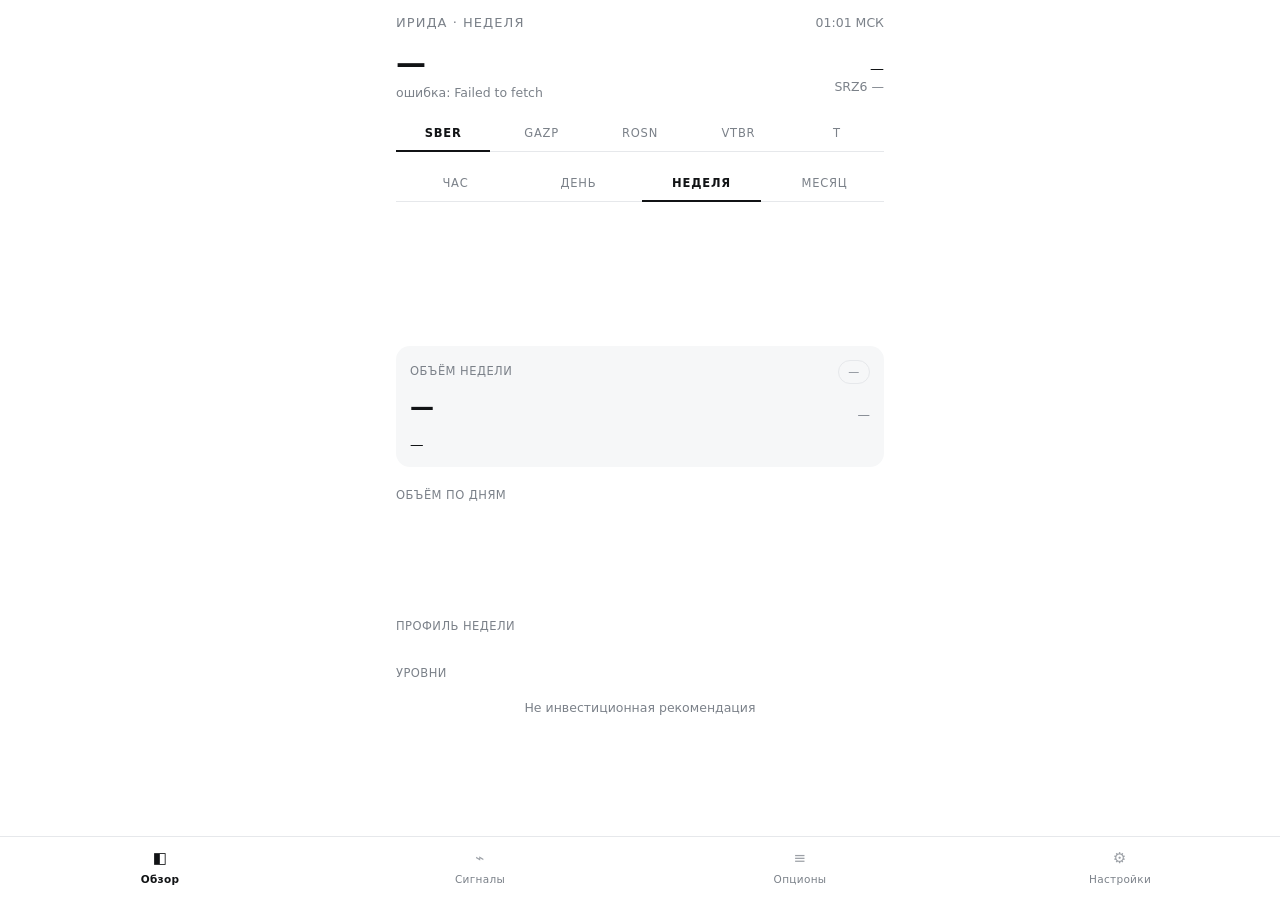
==== index.html @ e1376350 "Пересборка Pages: метка версии" ====
<!DOCTYPE html>
<!-- версия: опционы разделены по типу инструмента, 04.11 -->
<html lang="ru">
<head>
<meta charset="utf-8">
<meta name="viewport" content="width=device-width, initial-scale=1, maximum-scale=1, user-scalable=no">
<title>ИРИДА · Анализ</title>
<script src="https://telegram.org/js/telegram-web-app.js"></script>
<style>
  :root{
    --bg:#ffffff; --bg2:#f6f7f8; --fg:#111315; --hint:#7b8189;
    --line:#e6e8eb; --accent:#111315; --up:#1a7f4b; --down:#b3261e;
    --bar:#dfe3e8; --bar2:#b9c0c8;
  }
  @media (prefers-color-scheme: dark){
    html:not([data-theme="light"]){
      --bg:#111315; --bg2:#181b1e; --fg:#f2f4f6; --hint:#8b929a;
      --line:#252a2f; --accent:#f2f4f6; --up:#4ec27f; --down:#ff6b60;
      --bar:#272c31; --bar2:#3a424a;
    }
  }
  html[data-theme="dark"]{
    --bg:#111315; --bg2:#181b1e; --fg:#f2f4f6; --hint:#8b929a;
    --line:#252a2f; --accent:#f2f4f6; --up:#4ec27f; --down:#ff6b60;
    --bar:#272c31; --bar2:#3a424a;
  }
  *{box-sizing:border-box; -webkit-tap-highlight-color:transparent}
  html,body{overflow-x:hidden; max-width:100%}
  body{
    margin:0; background:var(--bg); color:var(--fg);
    font:15px/1.45 -apple-system,BlinkMacSystemFont,"SF Pro Text","Inter",system-ui,sans-serif;
    font-variant-numeric:tabular-nums; padding:0 0 74px;
  }
  .wrap{padding:14px 16px 0; width:100%; max-width:520px; margin:0 auto}
  .row{display:flex; align-items:baseline; justify-content:space-between; gap:8px;
       flex-wrap:wrap; min-width:0}
  .row > *{min-width:0}
  .h1{font-size:13px; letter-spacing:.08em; text-transform:uppercase; color:var(--hint)}
  .muted{color:var(--hint); font-size:12.5px}
  .big{font-size:30px; font-weight:600; letter-spacing:-.02em}
  .chg{font-size:14px; font-weight:500}
  .up{color:var(--up)} .down{color:var(--down)}

  .tabs{display:flex; gap:4px; margin-top:14px; border-bottom:1px solid var(--line)}
  .tabs button{
    flex:1; background:none; border:none; color:var(--hint);
    font:inherit; font-size:11.5px; letter-spacing:.07em; text-transform:uppercase;
    padding:9px 2px 8px; cursor:pointer; border-bottom:2px solid transparent; margin-bottom:-1px;
  }
  .tabs button.on{color:var(--fg); border-bottom-color:var(--fg); font-weight:600}

  .card{background:var(--bg2); border-radius:14px; padding:14px; margin-top:12px}
  .card.plain{background:transparent; padding:0; margin-top:20px}
  .k{font-size:11.5px; color:var(--hint); letter-spacing:.04em; text-transform:uppercase}
  .verdict{font-size:13.5px; line-height:1.4; margin-top:10px}
  .tag{display:inline-block; font-size:11px; letter-spacing:.06em; text-transform:uppercase;
       border:1px solid var(--line); border-radius:999px; padding:3px 9px; color:var(--hint);
       white-space:nowrap}
  svg{display:block; width:100%; height:auto}
  .bars{display:flex; align-items:flex-end; gap:5px; height:76px; margin-top:18px; min-width:0}
  .b{flex:1 1 0; min-width:0; display:flex; flex-direction:column; justify-content:flex-end;
     gap:5px; text-align:center}
  .b i{display:block; background:var(--bar); border-radius:3px 3px 0 0; min-height:3px}
  .b i.hot{background:var(--bar2)}
  .b span{font-size:9.5px; color:var(--hint); overflow:hidden; white-space:nowrap; line-height:1.2}
  table{width:100%; border-collapse:collapse; font-size:13.5px}
  td{padding:7px 0; border-bottom:1px solid var(--line)}
  td:last-child{text-align:right}
  tr:last-child td{border-bottom:none}
  .prof{overflow:hidden; margin-top:10px}
  .pline{display:flex; align-items:center; gap:8px; height:15px; margin-bottom:2px}
  .pline .lb{width:46px; flex:0 0 46px; font-size:10.5px; color:var(--hint); text-align:right}
  .pline .tr{flex:1 1 auto; min-width:0; height:9px; overflow:hidden}
  .pline .fl{height:9px; background:var(--bar); border-radius:2px}
  .pline.poc .fl{background:var(--accent)}
  .pline.poc .lb{color:var(--fg); font-weight:600}

  /* опционная доска */
  .ostrike{display:flex; align-items:center; gap:6px; height:23px; margin-bottom:1px; font-size:11px}
  .ostrike .side{flex:1 1 0; min-width:0; display:flex; align-items:center; height:13px}
  .ostrike .side.c{justify-content:flex-start}
  .ostrike .side.p{justify-content:flex-end}
  .ostrike .side i{display:block; height:13px; border-radius:2px}
  .ostrike .side.c i{background:var(--accent); opacity:.85}
  .ostrike .side.p i{background:var(--bar2)}
  .ostrike .st{flex:0 0 44px; text-align:center; color:var(--hint); font-size:10.5px}
  .ostrike.atm .st{color:var(--fg); font-weight:700}
  .ostrike.atm{background:color-mix(in srgb,var(--fg) 7%,transparent); border-radius:4px}
  .olegend{display:flex; justify-content:space-between; margin-top:8px; font-size:10.5px; color:var(--hint)}

  /* настройки */
  .field{display:flex; align-items:center; justify-content:space-between; gap:10px;
         padding:11px 0; border-bottom:1px solid var(--line)}
  .field:last-child{border-bottom:none}
  .field label{font-size:14px}
  .field .hint{font-size:11.5px; color:var(--hint); margin-top:2px}
  .field input{
    width:82px; text-align:right; font:inherit; font-size:15px; font-variant-numeric:tabular-nums;
    background:var(--bg2); color:var(--fg); border:1px solid var(--line);
    border-radius:9px; padding:7px 10px;
  }
  .field input:focus{outline:none; border-color:var(--fg)}
  .btn{display:block; width:100%; margin-top:16px; padding:13px;
       background:var(--fg); color:var(--bg); border:none; border-radius:12px;
       font:inherit; font-size:14px; font-weight:600; letter-spacing:.02em; cursor:pointer}
  .btn:active{opacity:.8}
  .note{font-size:12px; color:var(--hint); margin-top:10px; line-height:1.45}

  .nav{position:fixed; bottom:0; left:0; right:0; z-index:5;
       background:color-mix(in srgb,var(--bg) 94%,transparent);
       backdrop-filter:blur(14px); border-top:1px solid var(--line);
       display:flex; padding:7px 0 9px}
  .nav button{flex:1; background:none; border:none; color:var(--hint); font:inherit;
              font-size:10.5px; letter-spacing:.03em; padding:4px 0; cursor:pointer}
  .nav button.on{color:var(--fg); font-weight:600}
  .nav b{display:block; font-size:15px; font-weight:400; margin-bottom:2px; opacity:.75}
  .nav button.on b{opacity:1}
  .err{color:var(--down); font-size:13px; margin-top:10px}
</style>
</head>
<body>

<!-- ============================ ОБЗОР ============================ -->
<div class="wrap" id="scr-overview">
  <div class="row">
    <span class="h1" id="title">ИРИДА · НЕДЕЛЯ</span>
    <span class="muted" id="stamp">—</span>
  </div>

  <div class="row" style="margin-top:8px">
    <div>
      <div class="big" id="px">—</div>
      <div class="muted" id="sub">загрузка…</div>
    </div>
    <div style="text-align:right">
      <div class="chg" id="chg">—</div>
      <div class="muted" id="fut">—</div>
    </div>
  </div>

  <div class="tabs" id="ttabs">
    <button data-t="SBER" class="on">SBER</button>
    <button data-t="GAZP">GAZP</button>
    <button data-t="ROSN">ROSN</button>
    <button data-t="VTBR">VTBR</button>
    <button data-t="T">T</button>
  </div>

  <div class="tabs" id="tabs">
    <button data-tf="hour">Час</button>
    <button data-tf="day">День</button>
    <button data-tf="week" class="on">Неделя</button>
    <button data-tf="month">Месяц</button>
  </div>

  <svg id="spark" viewBox="0 0 480 118" preserveAspectRatio="none" style="margin-top:12px"></svg>

  <div class="card">
    <div class="row"><span class="k" id="volLabel">Объём недели</span>
      <span class="tag" id="volTag">—</span></div>
    <div class="row" style="margin-top:6px; align-items:flex-end">
      <span class="big" style="font-size:24px" id="volNow">—</span>
      <span class="muted" id="volPrev">—</span>
    </div>
    <div class="verdict" id="verdict">—</div>
  </div>

  <div class="card plain">
    <div class="k" id="barsLabel">Объём по дням</div>
    <div class="bars" id="dayBars"></div>
    <div class="muted" style="margin-top:6px" id="dayNote"></div>
  </div>

  <div class="card plain">
    <div class="k" id="profLabel">Профиль недели</div>
    <div class="prof" id="prof"></div>
    <div class="muted" style="margin-top:8px" id="profNote"></div>
  </div>

  <div class="card plain">
    <div class="k">Уровни</div>
    <table id="levels"></table>
  </div>

  <div class="muted" style="margin:18px 0 6px; text-align:center">Не инвестиционная рекомендация</div>
</div>

<!-- ============================ ОПЦИОНЫ ============================ -->
<div class="wrap" id="scr-options" hidden>
  <div class="row">
    <span class="h1" id="optTitle">ОПЦИОНЫ</span>
    <span class="muted" id="optStamp">—</span>
  </div>

  <div class="tabs" id="expTabs"></div>

  <div class="card">
    <div class="row">
      <div><div class="k">PCR</div><div class="v" id="oPcr" style="font-size:20px;font-weight:600">—</div></div>
      <div style="text-align:right"><div class="k">Max Pain</div>
        <div class="v" id="oMp" style="font-size:20px;font-weight:600">—</div></div>
    </div>
    <div class="verdict" id="oVerdict">—</div>
  </div>

  <div class="card plain">
    <div class="k">Страйки · открытый интерес</div>
    <div id="oTable" style="margin-top:10px"></div>
    <div class="olegend"><span>путы ←</span><span>→ коллы</span></div>
    <div class="muted" style="margin-top:8px" id="oNote"></div>
  </div>

  <div class="card plain">
    <div class="k">Стены по открытому интересу</div>
    <table id="oWalls"></table>
  </div>

  <div class="muted" style="margin:18px 0 6px; text-align:center">Не инвестиционная рекомендация</div>
</div>

<!-- ============================ НАСТРОЙКИ ============================ -->
<div class="wrap" id="scr-settings" hidden>
  <div class="row"><span class="h1">НАСТРОЙКИ</span></div>

  <div class="card">
    <div class="k" style="margin-bottom:10px">Бумаги в обзоре</div>
    <div class="tabs" id="setTickers">
      <button data-t="SBER">SBER</button>
      <button data-t="GAZP">GAZP</button>
      <button data-t="ROSN">ROSN</button>
      <button data-t="VTBR">VTBR</button>
      <button data-t="T">T</button>
    </div>
    <div class="hint" style="margin-top:10px">
      Снимите выбор, чтобы убрать бумагу из верхнего меню.
    </div>
  </div>

  <div class="card">
    <div class="field">
      <div><label>Режим объяснения</label><div class="hint">сколько пояснений в разборе</div></div>
      <select id="setMode" style="width:120px;padding:8px;border-radius:8px;border:1px solid var(--line);background:transparent;color:inherit">
        <option value="simple">Просто</option>
        <option value="pro">Про</option>
      </select>
    </div>
    <div class="field">
      <div><label>Порог движения</label><div class="hint">% за сессию для отметки «резкое»</div></div>
      <input id="setMove" type="number" step="0.1" min="0.3" max="10" value="2">
    </div>
    <div class="field">
      <div><label>Горизонт по умолчанию</label><div class="hint">с какого периода открывать</div></div>
      <select id="setTf" style="width:120px;padding:8px;border-radius:8px;border:1px solid var(--line);background:transparent;color:inherit">
        <option value="day">День</option>
        <option value="week">Неделя</option>
        <option value="month">Месяц</option>
      </select>
    </div>
  </div>

  <button class="btn" id="saveBtn">Сохранить</button>
  <div class="note" id="setNote">
    Настройки хранятся в этом приложении. Утренняя сводка приходит
    в боте в 09:00 по будням — её расписание задаётся там же.
  </div>

  <div class="card plain">
    <div class="k">Что приходит в боте</div>
    <table>
      <tr><td>Утренняя сводка</td><td>09:00, пн–пт</td></tr>
      <tr><td>Разбор через AI</td><td>по кнопке</td></tr>
      <tr><td>Паспорт вывода</td><td>под каждым разбором</td></tr>
      <tr><td>История сценариев</td><td>по кнопке</td></tr>
    </table>
  </div>

  <div class="card plain">
    <div class="k">Данные</div>
    <table>
      <tr><td>Цены и объёмы</td><td>MOEX ISS</td></tr>
      <tr><td>Гамма и открытый интерес</td><td>option-calc, ROPD</td></tr>
      <tr><td>Задержка</td><td>15 минут, как у биржи</td></tr>
    </table>
  </div>

  <div class="muted" style="margin:18px 0 6px; text-align:center">Не инвестиционная рекомендация</div>
</div>

<!-- ============================ СИГНАЛЫ ============================ -->
<div class="wrap" id="scr-signals" hidden>
  <div class="row">
    <span class="h1" id="sigTitle">СИГНАЛЫ</span>
    <span class="muted" id="sigStamp">—</span>
  </div>

  <div class="card" id="sigHead">
    <div class="row">
      <div><div class="k">Цена</div>
        <div id="sigPrice" style="font-size:22px;font-weight:600">—</div></div>
      <div style="text-align:right"><div class="k">ATR</div>
        <div id="sigAtr" style="font-size:16px">—</div></div>
    </div>
    <div class="verdict" id="sigState">—</div>
  </div>

  <div class="card plain">
    <div class="k">Ближайшие уровни</div>
    <div id="sigList" style="margin-top:10px"></div>
    <div class="muted" id="sigNote" style="margin-top:10px"></div>
  </div>

  <div class="card plain">
    <div class="k">Все уровни</div>
    <table id="sigAll"></table>
  </div>

  <div class="note" style="margin-top:14px">
    Давление по тикам и абсорбция считаются только в терминале — там есть
    локальные данные сборщика. Здесь объём, уровни и расчёт стопа с целью.
  </div>

  <div class="muted" style="margin:18px 0 6px; text-align:center">Не инвестиционная рекомендация</div>
</div>

<nav class="nav">
  <button data-scr="overview" class="on"><b>◧</b>Обзор</button>
  <button data-scr="signals"><b>⌁</b>Сигналы</button>
  <button data-scr="options"><b>≡</b>Опционы</button>
  <button data-scr="settings"><b>⚙</b>Настройки</button>
</nav>

<script>
const tg = window.Telegram && window.Telegram.WebApp;
if (tg) {
  tg.ready(); tg.expand();
  if (tg.colorScheme === "dark") document.documentElement.dataset.theme = "dark";
  try { tg.setHeaderColor("secondary_bg_color"); tg.setBackgroundColor("bg_color"); } catch(e){}
}
const $ = id => document.getElementById(id);
const BOT = "irida_market_bot";

// ---------------------------------------------------------------- конфиг
// бумаги Ириды
const TICKERS = {
  SBER: {code:"SBER", opt:"SBRF", fut:"SRZ6", name:"Сбер"},
  GAZP: {code:"GAZP", opt:"GAZR", fut:"GZZ6", name:"Газпром"},
  ROSN: {code:"ROSN", opt:"ROSN", fut:"RNZ6", name:"Роснефть"},
  VTBR: {code:"VTBR", opt:"VTBR", fut:"VBZ6", name:"ВТБ"},
  T:    {code:"T",    opt:"T",    fut:"TBZ6", name:"Т-Техно"},
};
let cur = "SBER";

const TF = {
  hour:  { title:"ЧАС",   volLabel:"Объём часа",    barsLabel:"Объём по 5 минутам",
           profLabel:"Профиль часа",    iv:1,  days:2,  step:0.05 },
  day:   { title:"ДЕНЬ",  volLabel:"Объём дня",     barsLabel:"Объём по часам",
           profLabel:"Профиль дня",     iv:10, days:4,  step:0.25 },
  week:  { title:"НЕДЕЛЯ",volLabel:"Объём недели",  barsLabel:"Объём по дням",
           profLabel:"Профиль недели",  iv:10, days:17, step:0.25 },
  month: { title:"МЕСЯЦ", volLabel:"Объём месяца",  barsLabel:"Объём по неделям",
           profLabel:"Профиль месяца",  iv:60, days:75, step:0.5 },
};
const MONTHS = ["январь","февраль","март","апрель","май","июнь","июль","август",
                "сентябрь","октябрь","ноябрь","декабрь"];
const WD = ["Вс","Пн","Вт","Ср","Чт","Пт","Сб"];
const cache = {};

// ---------------------------------------------------------------- запросы
async function iss(path, params) {
  const u = new URL("https://iss.moex.com" + path);
  Object.entries(params).forEach(([k, v]) => u.searchParams.set(k, v));
  u.searchParams.set("iss.meta", "off");
  const r = await fetch(u.toString());
  if (!r.ok) throw new Error("биржа " + r.status);
  return r.json();
}
async function candles(secid, board, market, interval, days, engine = "stock") {
  const from = new Date(Date.now() - days * 864e5).toISOString().slice(0, 10);
  const path = `/iss/engines/${engine}/markets/${market}/boards/${board}/securities/${secid}/candles.json`;
  let out = [], start = 0;
  for (let i = 0; i < 12; i++) {
    const j = await iss(path, { interval, from, start });
    const c = j.candles || {};
    const cols = c.columns || [], data = c.data || [];
    if (!data.length) break;
    data.forEach(x => { const o = {}; cols.forEach((k, n) => o[k] = x[n]); out.push(o); });
    start += data.length;
    if (data.length < 500) break;
  }
  return out.sort((a, b) => a.begin < b.begin ? -1 : 1);
}

// ---------------------------------------------------------------- утилиты
function P(ts){
  return {y:+ts.slice(0,4), m:+ts.slice(5,7), d:+ts.slice(8,10),
          hh:+ts.slice(11,13), mm:+ts.slice(14,16), date:ts.slice(0,10)};
}
function isoWeek(ts){
  const p = P(ts);
  const t = new Date(Date.UTC(p.y, p.m-1, p.d));
  const day = t.getUTCDay() || 7;
  t.setUTCDate(t.getUTCDate() + 4 - day);
  const y0 = new Date(Date.UTC(t.getUTCFullYear(), 0, 1));
  return t.getUTCFullYear() + "-" + String(Math.ceil(((t - y0)/864e5 + 1)/7)).padStart(2,"0");
}
const MON = b => b.begin.slice(0,7);
const DAY = b => b.begin.slice(0,10);
const HOUR = b => b.begin.slice(0,13);
const FIVE = b => b.begin.slice(0,13) + ":" + String(Math.floor(+b.begin.slice(14,16)/5)*5).padStart(2,"0");

function periodKey(tf, b){
  if (tf === "hour") return HOUR(b);
  if (tf === "day") return DAY(b);
  if (tf === "week") return isoWeek(b.begin);
  return MON(b);
}
function bucketKey(tf, b){
  if (tf === "hour") return FIVE(b);
  if (tf === "day") return HOUR(b);
  if (tf === "week") return DAY(b);
  const p = P(b.begin);
  return "н" + Math.min(5, Math.ceil(p.d/7));
}
function bucketRel(tf, b){
  const p = P(b.begin);
  if (tf === "hour") return String(Math.floor(p.mm/5));
  if (tf === "day") return String(p.hh);
  if (tf === "week") return String((new Date(Date.UTC(p.y,p.m-1,p.d)).getUTCDay()+6)%7);
  return String(Math.min(5, Math.ceil(p.d/7)));
}
function bucketName(tf, key, b){
  if (tf === "hour") return key.slice(11,16);
  if (tf === "day") return key.slice(11,13) + ":00";
  if (tf === "week") { const p = P(b.begin); return WD[new Date(Date.UTC(p.y,p.m-1,p.d)).getUTCDay()]; }
  return key;
}
function periodLabel(tf, bars){
  if (!bars.length) return "—";
  const a = bars[0], z = bars[bars.length-1];
  if (tf === "hour") return "час " + a.begin.slice(11,16) + "–" + z.begin.slice(11,16) +
    " · " + P(a.begin).d + "." + String(P(a.begin).m).padStart(2,"0");
  if (tf === "day") { const p = P(a.begin);
    return WD[new Date(Date.UTC(p.y,p.m-1,p.d)).getUTCDay()] + " " +
      String(p.d).padStart(2,"0") + "." + String(p.m).padStart(2,"0"); }
  if (tf === "week") { const p1 = P(a.begin), p2 = P(z.begin);
    return p1.d + "." + p1.m + " – " + p2.d + "." + p2.m; }
  const p = P(a.begin);
  return MONTHS[p.m-1] + " " + p.y;
}
function profile(bars, step){
  const map = new Map();
  bars.forEach(b => {
    const v = +b.volume || 0; if (v <= 0) return;
    const tp = (+b.high + +b.low + +b.close) / 3;
    const k = +(Math.round(tp/step)*step).toFixed(2);
    map.set(k, (map.get(k) || 0) + v);
  });
  if (!map.size) return null;
  const keys = [...map.keys()].sort((a,b)=>a-b);
  const total = [...map.values()].reduce((a,b)=>a+b,0);
  let poc = keys[0];
  keys.forEach(k => { if (map.get(k) > map.get(poc)) poc = k; });
  let lo = keys.indexOf(poc), hi = lo, acc = map.get(poc);
  while (acc < total*0.7 && (lo > 0 || hi < keys.length-1)) {
    const l = lo > 0 ? map.get(keys[lo-1]) : -1;
    const r = hi < keys.length-1 ? map.get(keys[hi+1]) : -1;
    if (r >= l) { hi++; acc += map.get(keys[hi]); } else { lo--; acc += map.get(keys[lo]); }
  }
  return {map, keys, poc, val: keys[lo], vah: keys[hi], total};
}
const mln = x => (x/1e6).toFixed(1);
const volFmt = x => x >= 1e6 ? (x/1e6).toFixed(1) + " млн" : Math.round(x/1e3) + " тыс";
const volShort = x => x >= 1e6 ? (x/1e6).toFixed(1) : Math.round(x/1e3) + "к";
const f2 = x => x.toFixed(2);
const num = x => Math.round(x).toLocaleString("ru-RU");

// ---------------------------------------------------------------- график
function drawSpark(bars, prof){
  const svg = $("spark");
  if (!bars.length) { svg.innerHTML = ""; return; }
  const W = 480, H = 118, pad = 6;
  const ys = bars.map(b => +b.close);
  const hi = Math.max(...ys), lo = Math.min(...ys), span = (hi-lo)||1;
  const X = i => pad + i*(W-pad*2)/(bars.length-1);
  const Y = v => pad + (hi-v)/span*(H-pad*2);
  const d = ys.map((v,i)=>`${i?"L":"M"}${X(i).toFixed(1)},${Y(v).toFixed(1)}`).join(" ");
  let g = "";
  if (prof) {
    const yT = Y(prof.vah), yB = Y(prof.val);
    g += `<rect x="0" y="${Math.min(yT,yB).toFixed(1)}" width="${W}" height="${Math.abs(yB-yT).toFixed(1)}" fill="currentColor" opacity="0.06"/>`;
    const yp = Y(prof.poc).toFixed(1);
    g += `<line x1="0" x2="${W}" y1="${yp}" y2="${yp}" stroke="currentColor" stroke-opacity=".3" stroke-dasharray="3 3" stroke-width="1"/>`;
  }
  svg.innerHTML = g +
    `<path d="${d}" fill="none" stroke="currentColor" stroke-width="1.5" stroke-linejoin="round" stroke-linecap="round"/>` +
    `<circle cx="${X(ys.length-1).toFixed(1)}" cy="${Y(ys[ys.length-1]).toFixed(1)}" r="2.6" fill="currentColor"/>`;
}

// ---------------------------------------------------------------- расчёт периода
function analyze(tf, small){
  const cfg = TF[tf];
  if (!small.length) throw new Error("нет данных");

  const periods = new Map();
  small.forEach(b => {
    const k = periodKey(tf, b);
    if (!periods.has(k)) periods.set(k, []);
    periods.get(k).push(b);
  });
  const keys = [...periods.keys()].sort();
  if (keys.length < 2) throw new Error("мало истории");

  const cur = periods.get(keys[keys.length-1]);
  const prev = periods.get(keys[keys.length-2]);

  const bk = new Map();
  cur.forEach(b => {
    const k = bucketKey(tf, b);
    if (!bk.has(k)) bk.set(k, {vol:0, sample:b, rel:bucketRel(tf, b)});
    bk.get(k).vol += +b.volume || 0;
  });
  const buckets = [...bk.entries()].map(([k, v]) => ({key:k, ...v}))
    .sort((a,b)=> a.key < b.key ? -1 : 1);

  const pbk = new Map();
  prev.forEach(b => {
    const k = bucketRel(tf, b);
    pbk.set(k, (pbk.get(k)||0) + (+b.volume || 0));
  });
  const prevSame = buckets.map(x => x.rel).filter(k => pbk.has(k)).reduce((s,k)=> s+pbk.get(k), 0);

  const curVol = cur.reduce((s,b)=> s + (+b.volume||0), 0);
  const prevVol = prev.reduce((s,b)=> s + (+b.volume||0), 0);
  const complete = buckets.filter(x => pbk.has(x.rel)).length;

  const o = +cur[0].open, c = +cur[cur.length-1].close;
  const hi = Math.max(...cur.map(b=>+b.high));
  const lo = Math.min(...cur.map(b=>+b.low));
  const chg = o ? (c/o-1)*100 : 0;
  const pos = hi > lo ? (c-lo)/(hi-lo)*100 : 50;
  const prof = profile(cur, cfg.step);

  let above = 0, below = 0, pAbove = 0, pBelow = 0;
  if (hi > lo) {
    const third = (hi-lo)/3;
    cur.forEach(b => {
      const v = +b.volume||0; if (v<=0) return;
      const tp = (+b.high + +b.low + +b.close)/3;
      if (tp >= hi-third) above += v; else if (tp <= lo+third) below += v;
    });
  }
  const phi = Math.max(...prev.map(b=>+b.high)), plo = Math.min(...prev.map(b=>+b.low));
  if (phi > plo) {
    const t3 = (phi-plo)/3;
    prev.forEach(b => {
      const v = +b.volume||0; if (v<=0) return;
      const tp = (+b.high + +b.low + +b.close)/3;
      if (tp >= phi-t3) pAbove += v; else if (tp <= plo+t3) pBelow += v;
    });
  }

  const share = above+below ? above/(above+below)*100 : null;
  const pshare = pAbove+pBelow ? pAbove/(pAbove+pBelow)*100 : null;
  const volRatio = prevSame ? curVol/prevSame*100 : (prevVol ? curVol/prevVol*100 : 0);
  const word = volRatio >= 110 ? "растёт" : volRatio >= 90 ? "стабилен" : "падает";

  let verdict;
  if (chg > 0.3 && volRatio >= 105) verdict = "Рост подтверждён объёмом.";
  else if (chg > 0.3 && volRatio < 95) verdict = "Рост на слабом объёме — покупатели не поддерживают движение.";
  else if (chg < -0.3 && volRatio >= 105) verdict = "Падение с объёмом — продают.";
  else if (chg < -0.3) verdict = "Падение на низком объёме.";
  else verdict = "Боковик, объём " + word + ".";

  if (pshare !== null && share !== null) {
    const d = share - pshare;
    if (Math.abs(d) < 5) verdict += " Объём на хаях не меняется — подтверждения нет.";
    else if (d >= 5) verdict += " Объём смещается к верхам — покупатели держат.";
    else verdict += " Объём уходит от верхов — рост без поддержки.";
  }

  return {tf, cur, buckets, curVol, prevVol, prevSame, complete, total: buckets.length,
          chg, hi, lo, c, pos, prof, share, pshare, word, verdict,
          label: periodLabel(tf, cur)};
}

// ---------------------------------------------------------------- отрисовка периода
function render(r){
  const cfg = TF[r.tf];
  $("title").textContent = "ИРИДА · " + cur + " · " + cfg.title;
  $("volLabel").textContent = cfg.volLabel;
  $("barsLabel").textContent = cfg.barsLabel;
  $("profLabel").textContent = cfg.profLabel;

  $("px").textContent = f2(r.c);
  $("chg").textContent = (r.chg>=0?"+":"") + r.chg.toFixed(2) + "%";
  $("chg").className = "chg " + (r.chg>=0?"up":"down");
  $("sub").textContent = r.label;

  $("volNow").textContent = volFmt(r.curVol);
  $("volPrev").textContent = "прошлый " + volFmt(r.prevVol) + " · " + Math.round(r.volRatio ?? 0) + "%";
  if (r.prevSame) $("volPrev").textContent = "прошлый " + volFmt(r.prevVol) + " · " +
    Math.round(r.curVol/r.prevSame*100) + "%";
  $("volTag").textContent = r.word;
  $("verdict").textContent = r.verdict;

  const mx = Math.max(...r.buckets.map(b=>b.vol));
  const n = r.buckets.length;
  const showVal = n <= 8;
  const every = Math.ceil(n/8);
  $("dayBars").innerHTML = r.buckets.map((b,i) => {
    const h = Math.max(4, b.vol/mx*62);
    const hot = i === n-1 ? "hot" : "";
    const nm = r.tf === "month" ? b.key : bucketName(r.tf, b.key, b.sample);
    const lab = (i % every === 0) ? nm : "";
    const val = showVal ? volShort(b.vol) : "";
    return `<div class="b"><span>${val}</span><i class="${hot}" style="height:${h.toFixed(0)}px"></i><span>${lab}</span></div>`;
  }).join("");

  const lastB = r.buckets[r.buckets.length-1];
  $("dayNote").textContent = r.complete < r.total
    ? `${r.complete} из ${r.total} отрезков с базой для сравнения`
    : `последний отрезок ${volFmt(lastB.vol)} · пик ${volFmt(mx)}`;

  drawSpark(r.cur, r.prof);

  if (r.prof) {
    const shown = r.prof.keys.filter(k => k >= r.lo - cfg.step && k <= r.hi + cfg.step);
    const step = Math.max(1, Math.ceil(shown.length/16));
    const sel = shown.filter((_,i)=> i % step === 0);
    const mmx = Math.max(...sel.map(k => r.prof.map.get(k)));
    $("prof").innerHTML = sel.slice().reverse().map(k => {
      const w = r.prof.map.get(k)/mmx*100;
      const isPoc = Math.abs(k - r.prof.poc) < 1e-9;
      return `<div class="pline ${isPoc?"poc":""}"><div class="lb">${f2(k)}</div>
        <div class="tr"><div class="fl" style="width:${w.toFixed(0)}%"></div></div></div>`;
    }).join("");
    $("profNote").textContent = `POC ${f2(r.prof.poc)} · зона 70% ${f2(r.prof.val)} – ${f2(r.prof.vah)}`;
  }

  $("levels").innerHTML =
    [["Максимум", r.hi], ["Закрытие", r.c], ["POC", r.prof ? r.prof.poc : r.c], ["Минимум", r.lo]]
      .map(([k,v]) => `<tr><td>${k}</td><td>${f2(v)}</td></tr>`).join("") +
    `<tr><td>Позиция в диапазоне</td><td>${r.pos.toFixed(0)}%</td></tr>` +
    (r.share !== null ? `<tr><td>Объём в верхней трети</td><td>${r.share.toFixed(0)}%</td></tr>` : "") +
    (r.pshare !== null ? `<tr><td>Было в прошлом периоде</td><td>${r.pshare.toFixed(0)}%</td></tr>` : "");
}

// ---------------------------------------------------------------- опционы
let optData = null, optExp = null, optPrice = null;

// ---------- кэш открытого интереса (ROP D весит 22 МБ, грузим раз в час)
const IDB_NAME = "irida", IDB_STORE = "cache";

function idb(){
  return new Promise((res, rej) => {
    const r = indexedDB.open(IDB_NAME, 1);
    r.onupgradeneeded = () => r.result.createObjectStore(IDB_STORE);
    r.onsuccess = () => res(r.result);
    r.onerror = () => rej(r.error);
  });
}

async function idbGet(key){
  try {
    const db = await idb();
    return await new Promise((res, rej) => {
      const tx = db.transaction(IDB_STORE, "readonly").objectStore(IDB_STORE).get(key);
      tx.onsuccess = () => res(tx.result || null);
      tx.onerror = () => rej(tx.error);
    });
  } catch(e) { return null; }
}

async function idbSet(key, val){
  try {
    const db = await idb();
    await new Promise((res, rej) => {
      const tx = db.transaction(IDB_STORE, "readwrite");
      tx.objectStore(IDB_STORE).put(val, key);
      tx.oncomplete = res; tx.onerror = () => rej(tx.error);
    });
  } catch(e) {}
}

let oiMap = null;

// агрегация OI по страйку и типу для одной бумаги
function oiByStrike(store, optCode, since){
  const M = store.oi;
  const agg = {};
  store.rows.forEach(r => {
    if (r[1] !== optCode || r[4] < since) return;
    const k = r[2] > 1000 ? r[2] / 100 : r[2];
    const key = r[4] + "|" + k + "|" + r[3];
    if (!agg[key]) agg[key] = {date: r[4], k, t: r[3], oi: 0};
    agg[key].oi += (M[r[0]] || 0);
  });
  return Object.values(agg);
}

async function loadOI(onNote){
  if (oiMap) return oiMap;
  const TTL = 3600 * 1000;
  const cached = await idbGet("ropd_oi");
  if (cached && Date.now() - cached.ts < TTL && cached.map) {
    oiMap = cached.map;
    return oiMap;
  }
  if (onNote) onNote("загрузка опционов…");

  // только нужные колонки — 3 МБ вместо 22 МБ
  const ONLY = Object.values(TICKERS).map(t => t.opt);
  const [js, jm] = await Promise.all([
    iss("/iss/engines/futures/markets/options/boards/ROPD/securities.json",
        {"iss.only": "securities", "iss.meta": "off",
         "securities.columns": "SECID,ASSETCODE,SHORTNAME,STRIKE,OPTIONTYPE,LASTTRADEDATE"}),
    iss("/iss/engines/futures/markets/options/boards/ROPD/securities.json",
        {"iss.only": "marketdata", "iss.meta": "off",
         "marketdata.columns": "SECID,OPENPOSITION"}),
  ]);

  const ci = {};
  js.securities.columns.forEach((c, i) => ci[c] = i);
  const rows = [];
  js.securities.data.forEach(r => {
    const ac = r[ci.ASSETCODE];
    if (!ac || !ONLY.includes(ac)) return;
    const exp = r[ci.LASTTRADEDATE];
    if (!exp) return;
    // под одним кодом лежат опционы на акцию и на фьючерс:
    //   SBERP111126CE290      — на акцию
    //   SBRF-12.26M111126CA29000 — на фьючерс (в имени дефис)
    const nm = String(r[ci.SHORTNAME] || "");
    if (nm.includes("-")) return;
    rows.push([r[ci.SECID], ac, +r[ci.STRIKE] || 0, r[ci.OPTIONTYPE], exp]);
  });

  const M = {};
  const mi = {};
  jm.marketdata.columns.forEach((c, i) => mi[c] = i);
  jm.marketdata.data.forEach(r => {
    const v = r[mi.OPENPOSITION];
    if (v) M[r[mi.SECID]] = v;
  });

  oiMap = { oi: M, rows: rows };
  idbSet("ropd_oi", {ts: Date.now(), map: oiMap});
  return oiMap;
}

async function loadOptions(){
  $("optStamp").textContent = "загрузка…";
  try {
    // цена текущей бумаги — для процентов и диапазона страйков
    const bars = await candles(cur, "TQBR", "shares", 10, 2);
    optPrice = bars.length ? +bars[bars.length-1].close : null;
    if (!optPrice) throw new Error("нет цены по " + cur);
    const store = await loadOI(msg => { $("optStamp").textContent = msg; });
    const M = store.oi;
    const today = new Date().toISOString().slice(0,10);
    const OPT = (TICKERS[cur] || {}).opt || "SBRF";
    const rows = store.rows
      .filter(r => r[1] === OPT && r[4] >= today)
      .map(r => ({SECID: r[0], ASSETCODE: r[1], STRIKE: r[2], OPTIONTYPE: r[3], LASTTRADEDATE: r[4]}));
    if (!rows.length) throw new Error("по " + cur + " серий не найдено");

    // по ключу «дата|страйк|тип» может быть несколько серий — суммируем OI
    const agg = {};
    rows.forEach(s => {
      const k = +s.STRIKE > 1000 ? +s.STRIKE/100 : +s.STRIKE;
      const key = s.LASTTRADEDATE + "|" + k + "|" + s.OPTIONTYPE;
      if (!agg[key]) agg[key] = {d: s.LASTTRADEDATE, k, t: s.OPTIONTYPE, oi: 0};
      agg[key].oi += (M[s.SECID] || 0);
    });
    const byExp = {};
    Object.values(agg).forEach(x => {
      (byExp[x.d] = byExp[x.d] || []).push({k: x.k, t: x.t, oi: x.oi});
    });
    optData = byExp;
    const exps = Object.keys(byExp).sort();
    optExp = optExp && byExp[optExp] ? optExp : exps[0];
    $("expTabs").innerHTML = exps.slice(0,2).map(e =>
      `<button data-exp="${e}" class="${e===optExp?"on":""}">${e.slice(8,10)}.${e.slice(5,7)}</button>`
    ).join("");
    $("expTabs").querySelectorAll("button").forEach(b => b.addEventListener("click", () => {
      optExp = b.dataset.exp;
      $("expTabs").querySelectorAll("button").forEach(x => x.classList.toggle("on", x.dataset.exp===optExp));
      drawOptions();
    }));
    document.querySelectorAll("#scr-options .card.plain").forEach(el => el.style.display = "");
    drawOptions();
    $("optStamp").textContent = new Date().toLocaleTimeString("ru-RU",{hour:"2-digit",minute:"2-digit"}) + " МСК";
  } catch(e) {
    const msg = String(e.message || "");
    $("optStamp").textContent = msg.includes("серий не найдено")
      ? "нет опционов" : "не удалось загрузить";
    $("oVerdict").textContent = msg.includes("серий не найдено")
      ? "По этой бумаге на Мосбирже нет опционов — стены считаются только для бумаг со срочным рынком."
      : "Данные опционов сейчас недоступны. Попробуйте позже.";
    $("oPcr").textContent = "—"; $("oMp").textContent = "—";
    $("expTabs").innerHTML = "";
    document.querySelectorAll("#scr-options .card.plain").forEach(el => el.style.display = "none");
    $("oTable") && ($("oTable").innerHTML = "");
    $("oWalls") && ($("oWalls").innerHTML = "");
  }
}

function maxPain(ser){
  const ks = [...new Set(ser.map(x=>x.k))].sort((a,b)=>a-b);
  let best = null, bp = Infinity;
  ks.forEach(k => {
    let pay = 0;
    ser.forEach(x => {
      if (x.t === "C") pay += x.oi * Math.max(0, k - x.k);
      else pay += x.oi * Math.max(0, x.k - k);
    });
    if (pay < bp) { bp = pay; best = k; }
  });
  return best;
}

function drawOptions(){
  const ser = optData[optExp] || [];
  const co = ser.filter(x=>x.t==="C").reduce((a,x)=>a+x.oi,0);
  const po = ser.filter(x=>x.t==="P").reduce((a,x)=>a+x.oi,0);
  const pcr = co ? po/co : 0;
  const mp = maxPain(ser);

  $("oPcr").textContent = pcr.toFixed(2);
  $("oMp").textContent = mp != null ? mp.toFixed(0) : "—";

  const calls = ser.filter(x=>x.t==="C").sort((a,b)=>b.oi-a.oi)[0];
  const puts  = ser.filter(x=>x.t==="P").sort((a,b)=>b.oi-a.oi)[0];

  let text = "";
  if (pcr < 0.7) text = "Коллов сильно больше путов — рынок настроен на рост, но это же и риск: при падении коллы начнут закрывать.";
  else if (pcr > 1.3) text = "Путов больше коллов — участники страхуются, рынок ждёт снижения.";
  else text = "Стороны примерно уравновешены — выраженного перекоса нет.";
  if (mp != null) {
    const d = (mp - optPrice) / optPrice * 100;
    text += ` Max Pain ${mp.toFixed(0)} — на ${Math.abs(d).toFixed(1)}% ${d>0?"выше":"ниже"} цены.`;
  }
  $("oVerdict").textContent = text;

  // страйки в диапазоне ±12% от цены
  const ks = [...new Set(ser.map(x=>x.k))].filter(k => k >= optPrice*0.84 && k <= optPrice*1.16)
    .sort((a,b)=>b-a);
  const mx = Math.max(...ser.map(x=>x.oi), 1);
  const near = ks.reduce((a,k) => Math.abs(k-optPrice) < Math.abs(a-optPrice) ? k : a, ks[0]);

  $("oTable").innerHTML = ks.map(k => {
    const c = ser.find(x=>x.k===k && x.t==="C");
    const p = ser.find(x=>x.k===k && x.t==="P");
    const cw = c ? c.oi/mx*100 : 0;
    const pw = p ? p.oi/mx*100 : 0;
    return `<div class="ostrike ${k===near?"atm":""}">
      <div class="side p"><i style="width:${pw.toFixed(1)}%"></i></div>
      <div class="st">${k.toFixed(0)}</div>
      <div class="side c"><i style="width:${cw.toFixed(1)}%"></i></div>
    </div>`;
  }).join("");

  $("oNote").textContent = `call OI ${num(co)} · put OI ${num(po)} · страйков ${ks.length}`;

  $("oWalls").innerHTML =
    `<tr><td>Стена коллов</td><td>${calls ? calls.k.toFixed(0) : "—"} · ${calls ? num(calls.oi) : ""}</td></tr>` +
    `<tr><td>Стена путов</td><td>${puts ? puts.k.toFixed(0) : "—"} · ${puts ? num(puts.oi) : ""}</td></tr>` +
    `<tr><td>Max Pain</td><td>${mp != null ? mp.toFixed(0) : "—"}</td></tr>` +
    `<tr><td>PCR</td><td>${pcr.toFixed(2)}</td></tr>`;
}

// ---------------------------------------------------------------- настройки
const DEF = {tickers:["SBER","GAZP","ROSN","VTBR","T"], mode:"simple", move:2.0, tf:"week"};

function loadSettings(){
  let s = DEF;
  try {
    const raw = localStorage.getItem("irida_cfg");
    if (raw) s = Object.assign({}, DEF, JSON.parse(raw));
  } catch(e){}
  $("setMode").value = s.mode;
  $("setMove").value = s.move;
  $("setTf").value = s.tf;
  document.querySelectorAll("#setTickers button").forEach(b =>
    b.classList.toggle("on", (s.tickers || []).includes(b.dataset.t)));
}



// ---------------------------------------------------------------- сигналы
function mskNow(){
  return new Date(Date.now() + 3 * 3600e3);   // МСК от UTC
}
function marketOpen(){
  const d = mskNow();
  const wd = d.getUTCDay();                    // 0 Вс, 6 Сб
  if (wd === 0 || wd === 6) return false;
  const m = d.getUTCHours() * 60 + d.getUTCMinutes();
  return m >= 7 * 60 && m < 23 * 60 + 50;
}
function atrFrom(daily, n = 14){
  if (daily.length < n + 1) return null;
  let sum = 0;
  for (let i = daily.length - n; i < daily.length; i++) {
    const h = +daily[i].high, l = +daily[i].low, pc = +daily[i - 1].close;
    sum += Math.max(h - l, Math.abs(h - pc), Math.abs(l - pc));
  }
  return sum / n;
}

async function loadSignals(){
  $("sigStamp").textContent = "загрузка…";
  try {
    const [bars, daily, opts] = await Promise.all([
      candles(cur, "TQBR", "shares", 10, 5),
      candles(cur, "TQBR", "shares", 24, 60),
      loadOI().catch(() => null),
    ]);
    if (!bars.length) throw new Error("нет данных");
    const price = +bars[bars.length - 1].close;
    const atr = atrFrom(daily);

    // профиль за две последние сессии
    const days = [...new Set(bars.map(b => b.begin.slice(0, 10)))].slice(-2);
    const p2 = bars.filter(b => days.includes(b.begin.slice(0, 10)));
    const prof = profile(p2, 0.25);

    // уровни
    const lv = [];
    const add = (v, name, w) => {
      if (!v) return;
      lv.push({value: v, name, dist: (price - v) / price * 100, w});
    };
    if (prof) { add(prof.poc, "POC", 3); add(prof.vah, "VAH", 2); add(prof.val, "VAL", 2); }
    if (daily.length >= 200) {
      const ma = daily.slice(-200).reduce((s, b) => s + +b.close, 0) / 200;
      add(ma, "MA200", 3);
    }
    const today = bars.filter(b => b.begin.slice(0, 10) === bars[bars.length - 1].begin.slice(0, 10));
    if (today.length) {
      add(Math.max(...today.map(b => +b.high)), "макс дня", 1);
      add(Math.min(...today.map(b => +b.low)), "мин дня", 1);
    }
    // опционные стены
    try {
      const store = opts;
      if (store && store.rows) {
        const M = store.oi;
        const t = new Date().toISOString().slice(0, 10);
        const OPT = (TICKERS[cur] || {}).opt || "SBRF";
        // ближайшая серия — как в боте: стены считаются по ней, не по всем срокам
        const dates = [...new Set(store.rows.filter(r => r[1] === OPT && r[4] >= t).map(r => r[4]))].sort();
        const near = dates[0];
        const list = oiByStrike(store, OPT, t).filter(x => x.date === near);
        const by = {C: [], P: []};
        list.forEach(x => by[x.t] && by[x.t].push({k: x.k, oi: x.oi}));
        ["C", "P"].forEach(side => {
          (by[side] || [])
            .filter(w => w.oi >= 1000 && w.k >= price * 0.85 && w.k <= price * 1.15)
            .sort((a, b) => b.oi - a.oi).slice(0, 1).forEach(w => {
              add(w.k, "стена " + (side === "C" ? "call" : "put") + " (OI)", 3);
            });
        });
      }
    } catch(e){}

    // объём
    const vols = today.map(b => +b.volume);
    const avgV = vols.length ? vols.reduce((a, b) => a + b, 0) / vols.length : 0;
    const last3 = vols.slice(-3);
    const lastAvg = last3.length ? last3.reduce((a, b) => a + b, 0) / last3.length : 0;
    const vRatio = avgV ? lastAvg / avgV : 0;
    const vTrend = vRatio >= 1.3 ? "растёт" : vRatio <= 0.7 ? "падает" : "обычный";

    // близкие уровни
    const thr = Math.max(0.35, atr ? atr / price * 100 * 0.5 : 0);
    const near = lv.filter(x => Math.abs(x.dist) <= thr).sort((a, b) => Math.abs(a.dist) - Math.abs(b.dist));
    const risk = atr ? atr * 0.5 : null;

    $("sigPrice").textContent = price.toFixed(2);
    $("sigAtr").textContent = atr ? atr.toFixed(2) + " ₽" : "—";
    const open = marketOpen();
    $("sigState").textContent = open
      ? `Торги идут. Объём ${vTrend} (${vRatio.toFixed(1)}× среднего). Порог близости ${thr.toFixed(2)}%.`
      : `Биржа закрыта. Сигналы считаются только в торги: будни 07:00–23:50 МСК.`;
    $("sigState").className = "verdict" + (open ? "" : " muted");

    $("sigList").innerHTML = near.length ? near.map(x => {
      const up = x.dist < 0;
      const side = up ? "↑ сопротивление" : "↓ поддержка";
      let plan = "";
      if (risk) {
        const stop = up ? price + risk : price - risk;
        const cand = lv.filter(y => up ? y.value < price - risk * 0.8 : y.value > price + risk * 0.8);
        let target = up
          ? (cand.length ? Math.max(...cand.map(y => y.value)) : price - risk * 2)
          : (cand.length ? Math.min(...cand.map(y => y.value)) : price + risk * 2);
        let reward = Math.abs(target - price);
        if (reward < risk * 0.8 || reward > risk * 3) {
          target = up ? price - risk * 2 : price + risk * 2;
          reward = risk * 2;
        }
        plan = `<div class="muted" style="margin-top:3px">стоп ${stop.toFixed(2)} · цель ${target.toFixed(2)} · R:R ${(reward / risk).toFixed(1)}</div>`;
      }
      return `<div style="padding:9px 0;border-bottom:1px solid var(--line)">
        <div style="display:flex;justify-content:space-between;gap:8px">
          <span>${side} ${x.value.toFixed(2)}</span>
          <span class="muted">${x.dist > 0 ? "+" : ""}${x.dist.toFixed(2)}%</span>
        </div>
        <div class="muted" style="margin-top:2px">${x.name}</div>
        ${plan}
      </div>`;
    }).join("") : `<div class="muted">Цена к уровням не подходит</div>`;

    $("sigNote").textContent = `ближайшие две сессии · ${near.length} уровней в радиусе ${thr.toFixed(2)}%`;

    $("sigAll").innerHTML = lv.sort((a, b) => Math.abs(a.dist) - Math.abs(b.dist)).slice(0, 8)
      .map(x => `<tr><td>${x.value.toFixed(2)}</td><td class="muted">${x.name}</td>
        <td class="${x.dist > 0 ? "down" : "up"}">${x.dist > 0 ? "+" : ""}${x.dist.toFixed(2)}%</td></tr>`).join("");

    $("sigStamp").textContent = new Date().toLocaleTimeString("ru-RU", {hour: "2-digit", minute: "2-digit"}) + " МСК";
  } catch(e) {
    $("sigStamp").textContent = "ошибка: " + e.message;
  }
}

// ---------------------------------------------------------------- навигация
function showScreen(name){
  ["overview","signals","options","settings"].forEach(s => {
    $("scr-" + s).hidden = (s !== name);
  });
  document.querySelectorAll(".nav button").forEach(b =>
    b.classList.toggle("on", b.dataset.scr === name));
  window.scrollTo(0,0);
  if ($("optTitle")) $("optTitle").textContent = "ОПЦИОНЫ " + cur;
  if ($("sigTitle")) $("sigTitle").textContent = cur + " · СИГНАЛЫ";
  if (name === "options" && !optData) loadOptions();
  if (name === "signals") loadSignals();
}
document.querySelectorAll(".nav button").forEach(b =>
  b.addEventListener("click", () => showScreen(b.dataset.scr)));

// ---------------------------------------------------------------- запуск
let current = "week";

async function loadFut(){
  const FUT = (TICKERS[cur] || {}).fut || "SRZ6";
  try {
    const wf = await candles(FUT,"RFUD","forts",24,10,"futures");
    $("fut").textContent = wf.length
      ? FUT + " " + (+wf[wf.length-1].close).toFixed(0)
      : FUT + " —";
  } catch(e) { $("fut").textContent = FUT + " —"; }
}

async function load(tf, force){
  current = tf;
  document.querySelectorAll("#tabs button").forEach(b =>
    b.classList.toggle("on", b.dataset.tf === tf));
  $("sub").textContent = "загрузка…";
  try {
    const cfg = TF[tf];
    const key = cur + "-" + cfg.iv + "-" + cfg.days;
    if (force || !cache[key]) cache[key] = await candles(cur,"TQBR","shares",cfg.iv,cfg.days);
    render(analyze(tf, cache[key]));
  } catch (e) {
    $("sub").textContent = "ошибка: " + e.message;
  }
  $("stamp").textContent = new Date().toLocaleTimeString("ru-RU",
    {hour:"2-digit", minute:"2-digit"}) + " МСК";
  loadFut();
}

// переключение бумаги
document.querySelectorAll("#ttabs button").forEach(b =>
  b.addEventListener("click", () => {
    const t = b.dataset.t;
    if (cur === t) return;
    cur = t;
    document.querySelectorAll("#ttabs button").forEach(x =>
      x.classList.toggle("on", x.dataset.t === cur));
    Object.keys(cache).forEach(k => delete cache[k]);
    optData = null;
    $("optTitle") && ($("optTitle").textContent = "ОПЦИОНЫ " + cur);
    $("sigTitle") && ($("sigTitle").textContent = cur + " · СИГНАЛЫ");
    load(current, true);
    if (!$("scr-signals").hidden) loadSignals();
    if (!$("scr-options").hidden) loadOptions();
  }));

$("saveBtn").addEventListener("click", () => {
  const on = [...document.querySelectorAll("#setTickers button.on")].map(b => b.dataset.t);
  const cfg = {
    tickers: on.length ? on : DEF.tickers.slice(),
    mode: $("setMode").value,
    move: Math.max(0.3, Math.min(10, +$("setMove").value || DEF.move)),
    tf: $("setTf").value,
  };
  try { localStorage.setItem("irida_cfg", JSON.stringify(cfg)); } catch(e){}
  applySettings(cfg);
  $("setNote").textContent = "Сохранено. Вкладки обновлены.";
});

document.querySelectorAll("#setTickers button").forEach(b =>
  b.addEventListener("click", () => b.classList.toggle("on")));

function applySettings(cfg){
  document.querySelectorAll("#ttabs button").forEach(b => {
    b.style.display = (cfg.tickers || DEF.tickers).includes(b.dataset.t) ? "" : "none";
  });
  if (!(cfg.tickers || DEF.tickers).includes(cur)) {
    cur = (cfg.tickers || DEF.tickers)[0];
  }
}

document.querySelectorAll("#tabs button").forEach(b =>
  b.addEventListener("click", () => {
    if (current !== b.dataset.tf) {
      const u = new URL(location.href);
      u.searchParams.set("tf", b.dataset.tf);
      try { history.replaceState(null, "", u); } catch(e){}
      load(b.dataset.tf);
    }
  }));

(async () => {
  loadSettings();
  try {
    const raw = localStorage.getItem("irida_cfg");
    applySettings(raw ? Object.assign({}, DEF, JSON.parse(raw)) : DEF);
  } catch(e) { applySettings(DEF); }

  // параметры в адресе: ?t=GAZP&tf=day&scr=signals
  const P = new URLSearchParams(location.search);
  const tq = P.get("t");
  if (tq && TICKERS[tq]) {
    cur = tq;
    document.querySelectorAll("#ttabs button").forEach(x =>
      x.classList.toggle("on", x.dataset.t === cur));
  }
  const scr = P.get("scr");
  if (scr) showScreen(scr);
  const q = P.get("tf");
  load(q && TF[q] ? q : "week");
  // ?noreload=1 отключает автообновление (для проверок и скриншотов)
  if (!P.get("noreload")) {
    setInterval(() => { if (!$("scr-overview").hidden) load(current, true); }, 180000);
  }
})();
</script>
</body>
</html>
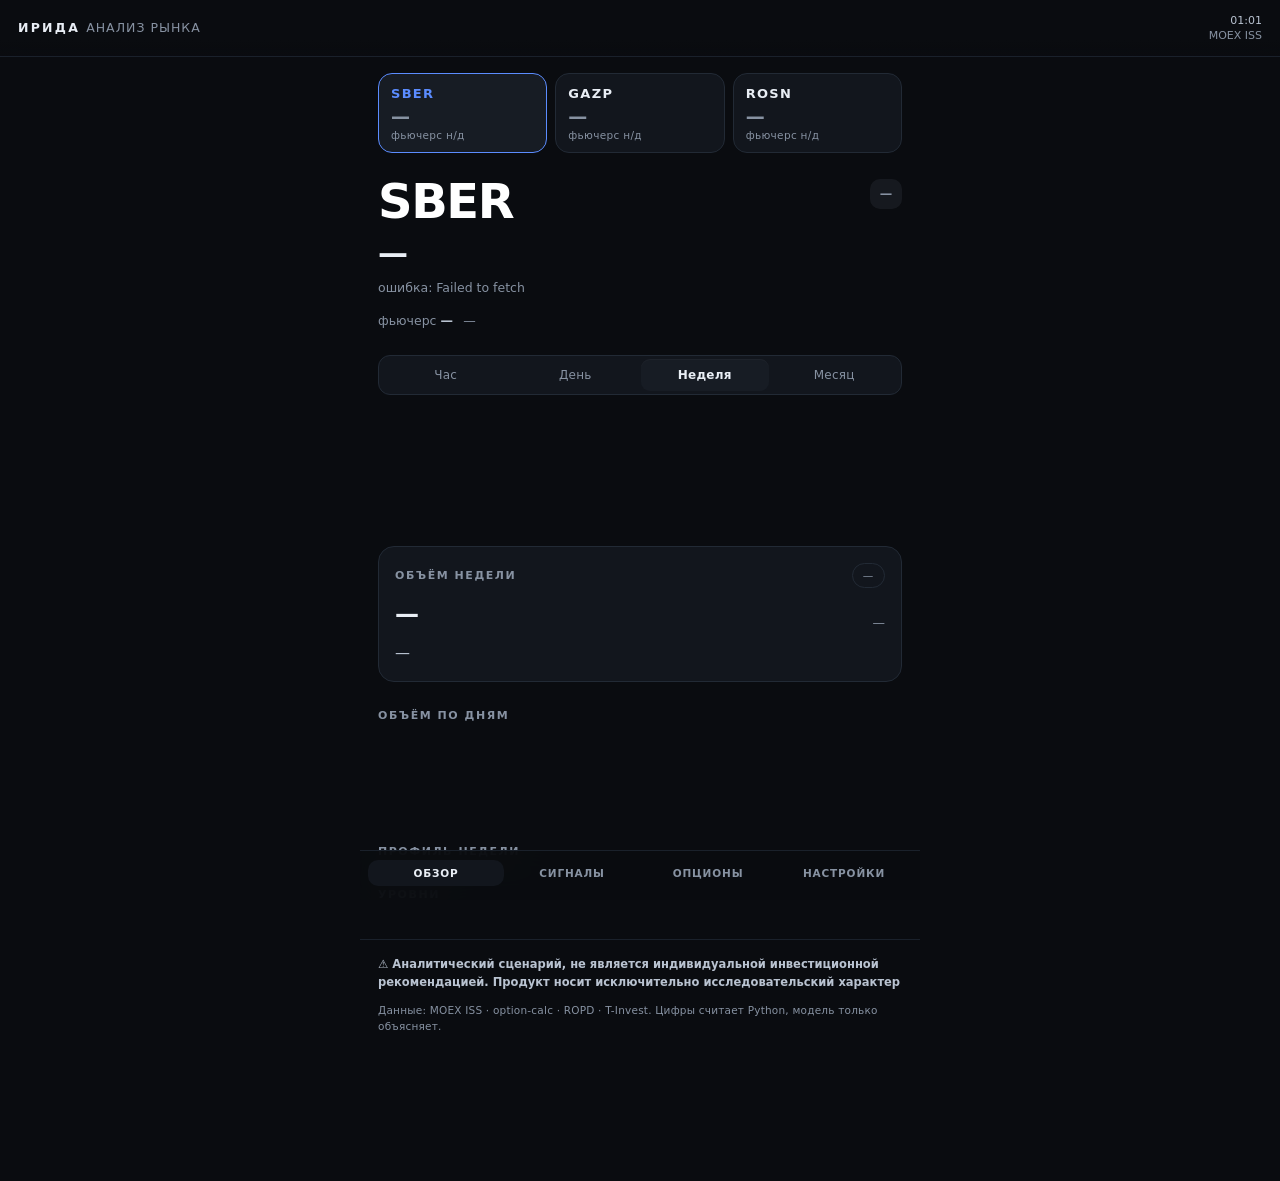
==== commit 24fedb89: "Панель: тёмная тема, Golos Text, динамические фьючерсы" ====
--- a/index.html
+++ b/index.html
@@ -1,363 +1,489 @@
 <!DOCTYPE html>
-<!-- версия: опционы разделены по типу инструмента, 04.11 -->
-<html lang="ru">
+<!-- ИРИДА · панель анализа. Тёмная тема, Golos Text. v2.0 -->
+<html lang="ru" data-theme="dark" data-mode="simple">
 <head>
 <meta charset="utf-8">
 <meta name="viewport" content="width=device-width, initial-scale=1, maximum-scale=1, user-scalable=no">
+<meta name="color-scheme" content="dark">
 <title>ИРИДА · Анализ</title>
-<script src="https://telegram.org/js/telegram-web-app.js"></script>
+<link rel="stylesheet" href="fonts/golos.css">
 <style>
   :root{
-    --bg:#ffffff; --bg2:#f6f7f8; --fg:#111315; --hint:#7b8189;
-    --line:#e6e8eb; --accent:#111315; --up:#1a7f4b; --down:#b3261e;
-    --bar:#dfe3e8; --bar2:#b9c0c8;
-  }
-  @media (prefers-color-scheme: dark){
-    html:not([data-theme="light"]){
-      --bg:#111315; --bg2:#181b1e; --fg:#f2f4f6; --hint:#8b929a;
-      --line:#252a2f; --accent:#f2f4f6; --up:#4ec27f; --down:#ff6b60;
-      --bar:#272c31; --bar2:#3a424a;
-    }
-  }
-  html[data-theme="dark"]{
-    --bg:#111315; --bg2:#181b1e; --fg:#f2f4f6; --hint:#8b929a;
-    --line:#252a2f; --accent:#f2f4f6; --up:#4ec27f; --down:#ff6b60;
-    --bar:#272c31; --bar2:#3a424a;
+    /* палитра: графит + один синий акцент, зелёный/красный только для движения */
+    --bg:#0A0C10;
+    --card:#12161D;
+    --card-2:#171C24;
+    --line:#222A35;
+    --line-soft:#1A212B;
+    --fg:#E9EEF5;
+    --fg-dim:#B9C3D1;
+    --muted:#8792A2;
+    --accent:#5B8CFF;
+    --up:#22C08A;
+    --down:#F0525B;
+    --warn:#F2B33D;
+
+    /* типографическая шкала из исследования:
+       рубрика 20 · тикер 36–48 Bold · тезис 24–32 Medium · текст 16–20 · источник 12–14 */
+    --fs-micro:11px;
+    --fs-small:12.5px;
+    --fs-body:15px;
+    --fs-lead:17px;
+    --fs-price:30px;
+    --fs-ticker:clamp(36px, 11vw, 48px);
+
+    --r:16px;
+    --pad:18px;
   }
   *{box-sizing:border-box; -webkit-tap-highlight-color:transparent}
   html,body{overflow-x:hidden; max-width:100%}
   body{
-    margin:0; background:var(--bg); color:var(--fg);
-    font:15px/1.45 -apple-system,BlinkMacSystemFont,"SF Pro Text","Inter",system-ui,sans-serif;
-    font-variant-numeric:tabular-nums; padding:0 0 74px;
-  }
-  .wrap{padding:14px 16px 0; width:100%; max-width:520px; margin:0 auto}
-  .row{display:flex; align-items:baseline; justify-content:space-between; gap:8px;
-       flex-wrap:wrap; min-width:0}
+    margin:0;
+    background:var(--bg);
+    color:var(--fg);
+    font-family:"Golos Text","Inter",-apple-system,BlinkMacSystemFont,system-ui,sans-serif;
+    font-size:var(--fs-body);
+    line-height:1.5;
+    font-variant-numeric:tabular-nums;
+    padding:0 0 126px;
+    -webkit-font-smoothing:antialiased;
+  }
+  button{font-family:inherit}
+  .wrap{width:100%; max-width:560px; margin:0 auto; padding:0 var(--pad)}
+
+  /* ---------------------------------------------------------- шапка */
+  .topbar{
+    position:sticky; top:0; z-index:6;
+    display:flex; align-items:center; justify-content:space-between; gap:10px;
+    padding:14px var(--pad) 12px;
+    background:linear-gradient(180deg, var(--bg) 72%, rgba(10,12,16,.86));
+    backdrop-filter:blur(10px);
+    border-bottom:1px solid var(--line-soft);
+  }
+  .brand{
+    font-size:var(--fs-small); font-weight:700; letter-spacing:.18em;
+    text-transform:uppercase; color:var(--fg);
+  }
+  .brand span{color:var(--muted); font-weight:500; letter-spacing:.08em; margin-left:6px}
+  .stamp{font-size:var(--fs-micro); color:var(--muted); text-align:right; line-height:1.35}
+  .stamp b{display:block; color:var(--fg-dim); font-weight:500}
+
+  /* ---------------------------------------------------------- карточки бумаг */
+  .assets{display:grid; grid-template-columns:repeat(3, 1fr); gap:8px; margin-top:16px}
+  .asset{
+    display:flex; flex-direction:column; align-items:flex-start; gap:2px;
+    background:var(--card); border:1px solid var(--line); border-radius:14px;
+    padding:12px 12px 11px; color:var(--fg); text-align:left; cursor:pointer;
+    transition:border-color .15s, background .15s;
+  }
+  .asset:active{background:var(--card-2)}
+  .asset.sel{border-color:var(--accent); background:var(--card-2)}
+  .asset.unavail .a-price{color:var(--muted)}
+  .a-code{font-size:13px; font-weight:700; letter-spacing:.1em; color:var(--fg)}
+  .asset.sel .a-code{color:var(--accent)}
+  .a-price{font-size:19px; font-weight:600; letter-spacing:-.01em; margin-top:2px}
+  .a-fut{font-size:10.5px; color:var(--muted); letter-spacing:.03em}
+  .a-fut b{color:var(--fg-dim); font-weight:500}
+
+  /* ---------------------------------------------------------- герой */
+  .hero{padding:26px 0 6px}
+  .hero-top{display:flex; align-items:flex-start; justify-content:space-between; gap:12px}
+  .ticker{
+    font-size:var(--fs-ticker); font-weight:800; line-height:.95;
+    letter-spacing:-.03em; color:#fff;
+  }
+  .chip{
+    font-size:var(--fs-small); font-weight:600; border-radius:10px;
+    padding:6px 10px; white-space:nowrap; letter-spacing:-.01em;
+  }
+  .chip.up{color:var(--up); background:rgba(34,192,138,.10)}
+  .chip.down{color:var(--down); background:rgba(240,82,91,.10)}
+  .chip.flat{color:var(--muted); background:rgba(135,146,162,.10)}
+  .chip.alert{outline:1px solid currentColor}
+  .price{
+    font-size:var(--fs-price); font-weight:700; letter-spacing:-.02em;
+    margin-top:6px; color:var(--fg);
+  }
+  .lead{font-size:var(--fs-small); color:var(--muted); margin-top:4px}
+  .futline{
+    display:flex; align-items:baseline; gap:10px; flex-wrap:wrap;
+    margin-top:14px; font-size:var(--fs-small); color:var(--muted);
+  }
+  .futline b{color:var(--fg-dim); font-weight:600; letter-spacing:.02em}
+  .futline .basis{color:var(--fg-dim)}
+
+  /* ---------------------------------------------------------- сегменты */
+  .seg{display:flex; gap:2px; margin-top:18px; background:var(--card); border:1px solid var(--line);
+       border-radius:12px; padding:3px}
+  .seg button{
+    flex:1; background:none; border:none; color:var(--muted); cursor:pointer;
+    font-size:12px; font-weight:500; letter-spacing:.02em; padding:9px 4px; border-radius:9px;
+  }
+  .seg button.on{background:var(--card-2); color:var(--fg); font-weight:600; box-shadow:0 1px 0 rgba(255,255,255,.03) inset}
+
+  /* ---------------------------------------------------------- блоки */
+  .card{
+    background:var(--card); border:1px solid var(--line); border-radius:var(--r);
+    padding:16px; margin-top:12px;
+  }
+  .block{margin-top:26px}
+  .k{
+    font-size:var(--fs-micro); font-weight:600; letter-spacing:.14em;
+    text-transform:uppercase; color:var(--muted);
+  }
+  .row{display:flex; align-items:baseline; justify-content:space-between; gap:10px; flex-wrap:wrap}
   .row > *{min-width:0}
-  .h1{font-size:13px; letter-spacing:.08em; text-transform:uppercase; color:var(--hint)}
-  .muted{color:var(--hint); font-size:12.5px}
-  .big{font-size:30px; font-weight:600; letter-spacing:-.02em}
-  .chg{font-size:14px; font-weight:500}
-  .up{color:var(--up)} .down{color:var(--down)}
-
-  .tabs{display:flex; gap:4px; margin-top:14px; border-bottom:1px solid var(--line)}
-  .tabs button{
-    flex:1; background:none; border:none; color:var(--hint);
-    font:inherit; font-size:11.5px; letter-spacing:.07em; text-transform:uppercase;
-    padding:9px 2px 8px; cursor:pointer; border-bottom:2px solid transparent; margin-bottom:-1px;
-  }
-  .tabs button.on{color:var(--fg); border-bottom-color:var(--fg); font-weight:600}
-
-  .card{background:var(--bg2); border-radius:14px; padding:14px; margin-top:12px}
-  .card.plain{background:transparent; padding:0; margin-top:20px}
-  .k{font-size:11.5px; color:var(--hint); letter-spacing:.04em; text-transform:uppercase}
-  .verdict{font-size:13.5px; line-height:1.4; margin-top:10px}
-  .tag{display:inline-block; font-size:11px; letter-spacing:.06em; text-transform:uppercase;
-       border:1px solid var(--line); border-radius:999px; padding:3px 9px; color:var(--hint);
-       white-space:nowrap}
-  svg{display:block; width:100%; height:auto}
-  .bars{display:flex; align-items:flex-end; gap:5px; height:76px; margin-top:18px; min-width:0}
+  .value{font-size:24px; font-weight:600; letter-spacing:-.01em}
+  .verdict{font-size:var(--fs-body); line-height:1.5; color:var(--fg-dim); margin-top:10px}
+  .muted{color:var(--muted); font-size:var(--fs-small)}
+  .explain{display:none}
+  html[data-mode="pro"] .explain{display:block}
+  .tag{
+    display:inline-block; font-size:10.5px; letter-spacing:.08em; text-transform:uppercase;
+    border:1px solid var(--line); border-radius:999px; padding:4px 10px; color:var(--muted);
+    white-space:nowrap;
+  }
+  .tag.hot{color:var(--warn); border-color:rgba(242,179,61,.35)}
+
+  /* график */
+  svg.spark{display:block; width:100%; height:auto; margin-top:10px; color:var(--accent)}
+
+  /* бары объёма */
+  .bars{display:flex; align-items:flex-end; gap:5px; height:78px; margin-top:16px}
   .b{flex:1 1 0; min-width:0; display:flex; flex-direction:column; justify-content:flex-end;
      gap:5px; text-align:center}
-  .b i{display:block; background:var(--bar); border-radius:3px 3px 0 0; min-height:3px}
-  .b i.hot{background:var(--bar2)}
-  .b span{font-size:9.5px; color:var(--hint); overflow:hidden; white-space:nowrap; line-height:1.2}
-  table{width:100%; border-collapse:collapse; font-size:13.5px}
-  td{padding:7px 0; border-bottom:1px solid var(--line)}
-  td:last-child{text-align:right}
+  .b i{display:block; background:#2A3340; border-radius:3px 3px 0 0; min-height:3px}
+  .b i.hot{background:var(--accent)}
+  .b span{font-size:9.5px; color:var(--muted); overflow:hidden; white-space:nowrap; line-height:1.2}
+
+  /* таблицы */
+  table{width:100%; border-collapse:collapse; font-size:14px}
+  td{padding:11px 0; border-bottom:1px solid var(--line-soft)}
+  td:last-child{text-align:right; font-weight:500}
   tr:last-child td{border-bottom:none}
-  .prof{overflow:hidden; margin-top:10px}
-  .pline{display:flex; align-items:center; gap:8px; height:15px; margin-bottom:2px}
-  .pline .lb{width:46px; flex:0 0 46px; font-size:10.5px; color:var(--hint); text-align:right}
+
+  /* профиль объёма */
+  .prof{margin-top:12px}
+  .pline{display:flex; align-items:center; gap:10px; height:16px; margin-bottom:2px}
+  .pline .lb{width:48px; flex:0 0 48px; font-size:10.5px; color:var(--muted); text-align:right}
   .pline .tr{flex:1 1 auto; min-width:0; height:9px; overflow:hidden}
-  .pline .fl{height:9px; background:var(--bar); border-radius:2px}
+  .pline .fl{height:9px; background:#2A3340; border-radius:2px}
   .pline.poc .fl{background:var(--accent)}
   .pline.poc .lb{color:var(--fg); font-weight:600}
 
   /* опционная доска */
-  .ostrike{display:flex; align-items:center; gap:6px; height:23px; margin-bottom:1px; font-size:11px}
+  .ostrike{display:flex; align-items:center; gap:6px; height:24px; margin-bottom:1px; font-size:11px}
   .ostrike .side{flex:1 1 0; min-width:0; display:flex; align-items:center; height:13px}
   .ostrike .side.c{justify-content:flex-start}
   .ostrike .side.p{justify-content:flex-end}
   .ostrike .side i{display:block; height:13px; border-radius:2px}
-  .ostrike .side.c i{background:var(--accent); opacity:.85}
-  .ostrike .side.p i{background:var(--bar2)}
-  .ostrike .st{flex:0 0 44px; text-align:center; color:var(--hint); font-size:10.5px}
+  .ostrike .side.c i{background:var(--accent); opacity:.9}
+  .ostrike .side.p i{background:#3A4553}
+  .ostrike .st{flex:0 0 46px; text-align:center; color:var(--muted); font-size:10.5px}
   .ostrike.atm .st{color:var(--fg); font-weight:700}
-  .ostrike.atm{background:color-mix(in srgb,var(--fg) 7%,transparent); border-radius:4px}
-  .olegend{display:flex; justify-content:space-between; margin-top:8px; font-size:10.5px; color:var(--hint)}
+  .ostrike.atm{background:rgba(91,140,255,.07); border-radius:5px}
+  .olegend{display:flex; justify-content:space-between; margin-top:8px; font-size:10.5px; color:var(--muted)}
 
   /* настройки */
-  .field{display:flex; align-items:center; justify-content:space-between; gap:10px;
-         padding:11px 0; border-bottom:1px solid var(--line)}
+  .field{display:flex; align-items:center; justify-content:space-between; gap:12px;
+         padding:14px 0; border-bottom:1px solid var(--line-soft)}
   .field:last-child{border-bottom:none}
-  .field label{font-size:14px}
-  .field .hint{font-size:11.5px; color:var(--hint); margin-top:2px}
-  .field input{
-    width:82px; text-align:right; font:inherit; font-size:15px; font-variant-numeric:tabular-nums;
-    background:var(--bg2); color:var(--fg); border:1px solid var(--line);
-    border-radius:9px; padding:7px 10px;
-  }
-  .field input:focus{outline:none; border-color:var(--fg)}
-  .btn{display:block; width:100%; margin-top:16px; padding:13px;
-       background:var(--fg); color:var(--bg); border:none; border-radius:12px;
-       font:inherit; font-size:14px; font-weight:600; letter-spacing:.02em; cursor:pointer}
+  .field label{font-size:14.5px; font-weight:500}
+  .field .hint{font-size:11.5px; color:var(--muted); margin-top:2px; line-height:1.4}
+  .field input, .field select{
+    width:88px; text-align:right; font:inherit; font-size:15px;
+    background:var(--card-2); color:var(--fg); border:1px solid var(--line);
+    border-radius:10px; padding:8px 10px; appearance:none;
+  }
+  .field select{width:120px; text-align:left}
+  .field input:focus, .field select:focus{outline:none; border-color:var(--accent)}
+  .chips{display:flex; flex-wrap:wrap; gap:6px; margin-top:10px}
+  .chips button{
+    background:var(--card-2); border:1px solid var(--line); color:var(--muted);
+    border-radius:10px; padding:8px 12px; font-size:12.5px; font-weight:600;
+    letter-spacing:.04em; cursor:pointer;
+  }
+  .chips button.on{border-color:var(--accent); color:var(--fg); background:rgba(91,140,255,.10)}
+  .btn{
+    display:block; width:100%; margin-top:16px; padding:14px;
+    background:var(--card-2); color:var(--fg); border:1px solid var(--line);
+    border-radius:12px; font-size:14px; font-weight:600; letter-spacing:.02em; cursor:pointer;
+  }
   .btn:active{opacity:.8}
-  .note{font-size:12px; color:var(--hint); margin-top:10px; line-height:1.45}
-
-  .nav{position:fixed; bottom:0; left:0; right:0; z-index:5;
-       background:color-mix(in srgb,var(--bg) 94%,transparent);
-       backdrop-filter:blur(14px); border-top:1px solid var(--line);
-       display:flex; padding:7px 0 9px}
-  .nav button{flex:1; background:none; border:none; color:var(--hint); font:inherit;
-              font-size:10.5px; letter-spacing:.03em; padding:4px 0; cursor:pointer}
-  .nav button.on{color:var(--fg); font-weight:600}
-  .nav b{display:block; font-size:15px; font-weight:400; margin-bottom:2px; opacity:.75}
-  .nav button.on b{opacity:1}
+  .note{font-size:var(--fs-small); color:var(--muted); margin-top:12px; line-height:1.55}
+  .saved{position:fixed; left:50%; bottom:104px; transform:translateX(-50%) translateY(8px);
+         background:var(--card-2); border:1px solid var(--line); color:var(--fg);
+         font-size:12px; padding:8px 14px; border-radius:999px; opacity:0;
+         transition:opacity .18s, transform .18s; pointer-events:none; z-index:20}
+  .saved.show{opacity:1; transform:translateX(-50%) translateY(0)}
+
+  /* подвал с дисклеймером — на всех экранах */
+  .legal{
+    max-width:560px; margin:30px auto 0; padding:16px var(--pad) 20px;
+    border-top:1px solid var(--line-soft);
+    font-size:11.5px; line-height:1.55; color:var(--muted);
+  }
+  .legal b{color:var(--fg-dim); font-weight:600}
+  .legal .src{margin-top:10px; font-size:10.5px; letter-spacing:.02em}
+
+  /* нижняя навигация */
+  .nav{
+    position:fixed; bottom:0; left:0; right:0; z-index:7;
+    background:rgba(10,12,16,.92); backdrop-filter:blur(16px);
+    border-top:1px solid var(--line-soft);
+    display:flex; max-width:560px; margin:0 auto; padding:9px 8px 14px;
+  }
+  .nav button{
+    flex:1; background:none; border:none; cursor:pointer;
+    color:var(--muted); font-size:10.5px; font-weight:600;
+    letter-spacing:.08em; text-transform:uppercase; padding:7px 2px; border-radius:10px;
+  }
+  .nav button.on{color:var(--fg); background:var(--card)}
   .err{color:var(--down); font-size:13px; margin-top:10px}
+  @media (max-width:360px){
+    .a-price{font-size:17px}
+    .assets{gap:6px}
+  }
 </style>
 </head>
 <body>
 
+<header class="topbar">
+  <div class="brand">ИРИДА<span>анализ рынка</span></div>
+  <div class="stamp"><b id="stamp">—</b><span id="stampNote">данные MOEX</span></div>
+</header>
+
 <!-- ============================ ОБЗОР ============================ -->
-<div class="wrap" id="scr-overview">
-  <div class="row">
-    <span class="h1" id="title">ИРИДА · НЕДЕЛЯ</span>
-    <span class="muted" id="stamp">—</span>
-  </div>
-
-  <div class="row" style="margin-top:8px">
-    <div>
-      <div class="big" id="px">—</div>
-      <div class="muted" id="sub">загрузка…</div>
+<main class="wrap" id="scr-overview">
+  <section class="assets" id="cards"></section>
+
+  <section class="hero">
+    <div class="hero-top">
+      <div class="ticker" id="pxTicker">SBER</div>
+      <div class="chip flat" id="chg">—</div>
     </div>
-    <div style="text-align:right">
-      <div class="chg" id="chg">—</div>
-      <div class="muted" id="fut">—</div>
+    <div class="price" id="px">—</div>
+    <div class="lead" id="sub">загрузка…</div>
+    <div class="futline">
+      <span>фьючерс <b id="futCode">—</b></span>
+      <span id="futPx">—</span>
+      <span class="basis" id="basis"></span>
     </div>
-  </div>
-
-  <div class="tabs" id="ttabs">
-    <button data-t="SBER" class="on">SBER</button>
-    <button data-t="GAZP">GAZP</button>
-    <button data-t="ROSN">ROSN</button>
-    <button data-t="VTBR">VTBR</button>
-    <button data-t="T">T</button>
-  </div>
-
-  <div class="tabs" id="tabs">
+  </section>
+
+  <div class="seg" id="tabs">
     <button data-tf="hour">Час</button>
     <button data-tf="day">День</button>
     <button data-tf="week" class="on">Неделя</button>
     <button data-tf="month">Месяц</button>
   </div>
 
-  <svg id="spark" viewBox="0 0 480 118" preserveAspectRatio="none" style="margin-top:12px"></svg>
-
-  <div class="card">
+  <svg class="spark" id="spark" viewBox="0 0 480 118" preserveAspectRatio="none"></svg>
+
+  <section class="card">
     <div class="row"><span class="k" id="volLabel">Объём недели</span>
       <span class="tag" id="volTag">—</span></div>
-    <div class="row" style="margin-top:6px; align-items:flex-end">
-      <span class="big" style="font-size:24px" id="volNow">—</span>
+    <div class="row" style="margin-top:8px; align-items:flex-end">
+      <span class="value" id="volNow">—</span>
       <span class="muted" id="volPrev">—</span>
     </div>
     <div class="verdict" id="verdict">—</div>
-  </div>
-
-  <div class="card plain">
+    <div class="verdict explain" id="verdictWhy">—</div>
+  </section>
+
+  <section class="block">
     <div class="k" id="barsLabel">Объём по дням</div>
     <div class="bars" id="dayBars"></div>
-    <div class="muted" style="margin-top:6px" id="dayNote"></div>
-  </div>
-
-  <div class="card plain">
+    <div class="muted" style="margin-top:8px" id="dayNote"></div>
+  </section>
+
+  <section class="block">
     <div class="k" id="profLabel">Профиль недели</div>
     <div class="prof" id="prof"></div>
-    <div class="muted" style="margin-top:8px" id="profNote"></div>
+    <div class="muted" style="margin-top:10px" id="profNote"></div>
+    <div class="muted explain" style="margin-top:8px">
+      POC — цена, где прошёл наибольший объём. Зона 70% — диапазон, в котором
+      сосредоточена основная часть сделок периода.
+    </div>
+  </section>
+
+  <section class="block">
+    <div class="k">Уровни</div>
+    <table id="levels" style="margin-top:6px"></table>
+  </section>
+</main>
+
+<!-- ============================ СИГНАЛЫ ============================ -->
+<main class="wrap" id="scr-signals" hidden>
+  <div class="hero" style="padding-top:22px">
+    <div class="k" id="sigTitle">SBER · СИГНАЛЫ</div>
+    <div class="price" id="sigPrice" style="margin-top:8px">—</div>
+    <div class="lead">ATR <span id="sigAtr">—</span> · <span id="sigStamp">—</span></div>
   </div>
 
-  <div class="card plain">
-    <div class="k">Уровни</div>
-    <table id="levels"></table>
+  <section class="card">
+    <div class="k">Состояние</div>
+    <div class="verdict" id="sigState">—</div>
+  </section>
+
+  <section class="block">
+    <div class="k">Ближайшие уровни</div>
+    <div id="sigList" style="margin-top:10px"></div>
+    <div class="muted" id="sigNote" style="margin-top:10px"></div>
+  </section>
+
+  <section class="block">
+    <div class="k">Все уровни</div>
+    <table id="sigAll" style="margin-top:6px"></table>
+    <div class="note">
+      Давление по тикам и абсорбция считаются только в терминале — там есть
+      локальные данные сборщика. Здесь объём, уровни и расчёт стопа с целью.
+    </div>
+  </section>
+</main>
+
+<!-- ============================ ОПЦИОНЫ ============================ -->
+<main class="wrap" id="scr-options" hidden>
+  <div class="hero" style="padding-top:22px">
+    <div class="k" id="optTitle">ОПЦИОНЫ</div>
+    <div class="lead" id="optStamp">—</div>
   </div>
 
-  <div class="muted" style="margin:18px 0 6px; text-align:center">Не инвестиционная рекомендация</div>
-</div>
-
-<!-- ============================ ОПЦИОНЫ ============================ -->
-<div class="wrap" id="scr-options" hidden>
-  <div class="row">
-    <span class="h1" id="optTitle">ОПЦИОНЫ</span>
-    <span class="muted" id="optStamp">—</span>
-  </div>
-
-  <div class="tabs" id="expTabs"></div>
-
-  <div class="card">
+  <div class="seg" id="expTabs"></div>
+
+  <section class="card">
     <div class="row">
-      <div><div class="k">PCR</div><div class="v" id="oPcr" style="font-size:20px;font-weight:600">—</div></div>
-      <div style="text-align:right"><div class="k">Max Pain</div>
-        <div class="v" id="oMp" style="font-size:20px;font-weight:600">—</div></div>
+      <div><div class="k">PCR</div><div class="value" id="oPcr">—</div></div>
+      <div style="text-align:right"><div class="k">Max Pain</div><div class="value" id="oMp">—</div></div>
     </div>
     <div class="verdict" id="oVerdict">—</div>
-  </div>
-
-  <div class="card plain">
+  </section>
+
+  <section class="block">
     <div class="k">Страйки · открытый интерес</div>
-    <div id="oTable" style="margin-top:10px"></div>
+    <div id="oTable" style="margin-top:12px"></div>
     <div class="olegend"><span>путы ←</span><span>→ коллы</span></div>
     <div class="muted" style="margin-top:8px" id="oNote"></div>
+  </section>
+
+  <section class="block">
+    <div class="k">Стены по открытому интересу</div>
+    <table id="oWalls" style="margin-top:6px"></table>
+    <div class="muted explain" style="margin-top:10px">
+      Стена — страйк с наибольшим открытым интересом. Это зона, где у продавцов
+      опционов больше всего обязательств; цена часто тормозит у таких уровней.
+    </div>
+  </section>
+</main>
+
+<!-- ============================ НАСТРОЙКИ ============================ -->
+<main class="wrap" id="scr-settings" hidden>
+  <div class="hero" style="padding-top:22px">
+    <div class="k">ПАНЕЛЬ</div>
+    <div class="price" style="font-size:24px; margin-top:6px">Настройки</div>
   </div>
 
-  <div class="card plain">
-    <div class="k">Стены по открытому интересу</div>
-    <table id="oWalls"></table>
-  </div>
-
-  <div class="muted" style="margin:18px 0 6px; text-align:center">Не инвестиционная рекомендация</div>
-</div>
-
-<!-- ============================ НАСТРОЙКИ ============================ -->
-<div class="wrap" id="scr-settings" hidden>
-  <div class="row"><span class="h1">НАСТРОЙКИ</span></div>
-
-  <div class="card">
-    <div class="k" style="margin-bottom:10px">Бумаги в обзоре</div>
-    <div class="tabs" id="setTickers">
-      <button data-t="SBER">SBER</button>
-      <button data-t="GAZP">GAZP</button>
-      <button data-t="ROSN">ROSN</button>
-      <button data-t="VTBR">VTBR</button>
-      <button data-t="T">T</button>
+  <section class="card">
+    <div class="k">Бумаги в обзоре</div>
+    <div class="chips" id="setTickers"></div>
+    <div class="hint muted" style="margin-top:10px">
+      Снятая бумага уходит из списка карточек. Минимум одна должна остаться.
     </div>
-    <div class="hint" style="margin-top:10px">
-      Снимите выбор, чтобы убрать бумагу из верхнего меню.
-    </div>
-  </div>
-
-  <div class="card">
+  </section>
+
+  <section class="card">
     <div class="field">
-      <div><label>Режим объяснения</label><div class="hint">сколько пояснений в разборе</div></div>
-      <select id="setMode" style="width:120px;padding:8px;border-radius:8px;border:1px solid var(--line);background:transparent;color:inherit">
-        <option value="simple">Просто</option>
-        <option value="pro">Про</option>
+      <div><label>Режим объяснения</label><div class="hint">пояснения к выводам</div></div>
+      <select id="setMode">
+        <option value="simple">Кратко</option>
+        <option value="pro">С пояснениями</option>
       </select>
     </div>
     <div class="field">
-      <div><label>Порог движения</label><div class="hint">% за сессию для отметки «резкое»</div></div>
+      <div><label>Порог движения</label><div class="hint">% за период для пометки «резкое»</div></div>
       <input id="setMove" type="number" step="0.1" min="0.3" max="10" value="2">
     </div>
     <div class="field">
       <div><label>Горизонт по умолчанию</label><div class="hint">с какого периода открывать</div></div>
-      <select id="setTf" style="width:120px;padding:8px;border-radius:8px;border:1px solid var(--line);background:transparent;color:inherit">
+      <select id="setTf">
+        <option value="hour">Час</option>
         <option value="day">День</option>
         <option value="week">Неделя</option>
         <option value="month">Месяц</option>
       </select>
     </div>
+  </section>
+
+  <button class="btn" id="resetBtn">Сбросить настройки</button>
+  <div class="note">
+    Настройки сохраняются в этом приложении сразу при изменении и
+    восстанавливаются при следующем открытии.
   </div>
 
-  <button class="btn" id="saveBtn">Сохранить</button>
-  <div class="note" id="setNote">
-    Настройки хранятся в этом приложении. Утренняя сводка приходит
-    в боте в 09:00 по будням — её расписание задаётся там же.
-  </div>
-
-  <div class="card plain">
+  <section class="block">
     <div class="k">Что приходит в боте</div>
-    <table>
+    <table style="margin-top:6px">
       <tr><td>Утренняя сводка</td><td>09:00, пн–пт</td></tr>
       <tr><td>Разбор через AI</td><td>по кнопке</td></tr>
       <tr><td>Паспорт вывода</td><td>под каждым разбором</td></tr>
-      <tr><td>История сценариев</td><td>по кнопке</td></tr>
+      <tr><td>Журнал разборов</td><td>по кнопке</td></tr>
     </table>
-  </div>
-
-  <div class="card plain">
+  </section>
+
+  <section class="block">
     <div class="k">Данные</div>
-    <table>
+    <table style="margin-top:6px">
       <tr><td>Цены и объёмы</td><td>MOEX ISS</td></tr>
+      <tr><td>Живая цена и фьючерс</td><td>T-Invest</td></tr>
       <tr><td>Гамма и открытый интерес</td><td>option-calc, ROPD</td></tr>
-      <tr><td>Задержка</td><td>15 минут, как у биржи</td></tr>
+      <tr><td>Задержка</td><td>по правилам биржи</td></tr>
     </table>
-  </div>
-
-  <div class="muted" style="margin:18px 0 6px; text-align:center">Не инвестиционная рекомендация</div>
-</div>
-
-<!-- ============================ СИГНАЛЫ ============================ -->
-<div class="wrap" id="scr-signals" hidden>
-  <div class="row">
-    <span class="h1" id="sigTitle">СИГНАЛЫ</span>
-    <span class="muted" id="sigStamp">—</span>
-  </div>
-
-  <div class="card" id="sigHead">
-    <div class="row">
-      <div><div class="k">Цена</div>
-        <div id="sigPrice" style="font-size:22px;font-weight:600">—</div></div>
-      <div style="text-align:right"><div class="k">ATR</div>
-        <div id="sigAtr" style="font-size:16px">—</div></div>
-    </div>
-    <div class="verdict" id="sigState">—</div>
-  </div>
-
-  <div class="card plain">
-    <div class="k">Ближайшие уровни</div>
-    <div id="sigList" style="margin-top:10px"></div>
-    <div class="muted" id="sigNote" style="margin-top:10px"></div>
-  </div>
-
-  <div class="card plain">
-    <div class="k">Все уровни</div>
-    <table id="sigAll"></table>
-  </div>
-
-  <div class="note" style="margin-top:14px">
-    Давление по тикам и абсорбция считаются только в терминале — там есть
-    локальные данные сборщика. Здесь объём, уровни и расчёт стопа с целью.
-  </div>
-
-  <div class="muted" style="margin:18px 0 6px; text-align:center">Не инвестиционная рекомендация</div>
-</div>
+  </section>
+</main>
+
+<footer class="legal">
+  <b>⚠️ Аналитический сценарий, не является индивидуальной инвестиционной рекомендацией. Продукт носит исключительно исследовательский характер</b>
+  <div class="src">Данные: MOEX ISS · option-calc · ROPD · T-Invest. Цифры считает Python, модель только объясняет.</div>
+</footer>
+
+<div class="saved" id="toast">сохранено</div>
 
 <nav class="nav">
-  <button data-scr="overview" class="on"><b>◧</b>Обзор</button>
-  <button data-scr="signals"><b>⌁</b>Сигналы</button>
-  <button data-scr="options"><b>≡</b>Опционы</button>
-  <button data-scr="settings"><b>⚙</b>Настройки</button>
+  <button data-scr="overview" class="on">Обзор</button>
+  <button data-scr="signals">Сигналы</button>
+  <button data-scr="options">Опционы</button>
+  <button data-scr="settings">Настройки</button>
 </nav>
 
 <script>
 const tg = window.Telegram && window.Telegram.WebApp;
 if (tg) {
   tg.ready(); tg.expand();
-  if (tg.colorScheme === "dark") document.documentElement.dataset.theme = "dark";
-  try { tg.setHeaderColor("secondary_bg_color"); tg.setBackgroundColor("bg_color"); } catch(e){}
+  try { tg.setHeaderColor("#0A0C10"); tg.setBackgroundColor("#0A0C10"); } catch(e){}
+  try { tg.setBottomBarColor && tg.setBottomBarColor("#0A0C10"); } catch(e){}
 }
 const $ = id => document.getElementById(id);
 const BOT = "irida_market_bot";
 
 // ---------------------------------------------------------------- конфиг
-// бумаги Ириды
+// коды фьючерсов здесь НЕ хардкодятся: они приходят из quotes.json (future_code)
 const TICKERS = {
-  SBER: {code:"SBER", opt:"SBRF", fut:"SRZ6", name:"Сбер"},
-  GAZP: {code:"GAZP", opt:"GAZR", fut:"GZZ6", name:"Газпром"},
-  ROSN: {code:"ROSN", opt:"ROSN", fut:"RNZ6", name:"Роснефть"},
-  VTBR: {code:"VTBR", opt:"VTBR", fut:"VBZ6", name:"ВТБ"},
-  T:    {code:"T",    opt:"T",    fut:"TBZ6", name:"Т-Техно"},
+  SBER: {code:"SBER", opt:"SBRF", name:"Сбер"},
+  GAZP: {code:"GAZP", opt:"GAZR", name:"Газпром"},
+  ROSN: {code:"ROSN", opt:"ROSN", name:"Роснефть"},
+  VTBR: {code:"VTBR", opt:"VTBR", name:"ВТБ"},
+  T:    {code:"T",    opt:"T",    name:"Т-Технологии"},
 };
 let cur = "SBER";
 
 const TF = {
-  hour:  { title:"ЧАС",   volLabel:"Объём часа",    barsLabel:"Объём по 5 минутам",
+  hour:  { title:"ЧАС",    volLabel:"Объём часа",    barsLabel:"Объём по 5 минутам",
            profLabel:"Профиль часа",    iv:1,  days:2,  step:0.05 },
-  day:   { title:"ДЕНЬ",  volLabel:"Объём дня",     barsLabel:"Объём по часам",
+  day:   { title:"ДЕНЬ",   volLabel:"Объём дня",     barsLabel:"Объём по часам",
            profLabel:"Профиль дня",     iv:10, days:4,  step:0.25 },
-  week:  { title:"НЕДЕЛЯ",volLabel:"Объём недели",  barsLabel:"Объём по дням",
+  week:  { title:"НЕДЕЛЯ", volLabel:"Объём недели",  barsLabel:"Объём по дням",
            profLabel:"Профиль недели",  iv:10, days:17, step:0.25 },
-  month: { title:"МЕСЯЦ", volLabel:"Объём месяца",  barsLabel:"Объём по неделям",
+  month: { title:"МЕСЯЦ",  volLabel:"Объём месяца",  barsLabel:"Объём по неделям",
            profLabel:"Профиль месяца",  iv:60, days:75, step:0.5 },
 };
 const MONTHS = ["январь","февраль","март","апрель","май","июнь","июль","август",
@@ -468,32 +594,37 @@
   }
   return {map, keys, poc, val: keys[lo], vah: keys[hi], total};
 }
-const mln = x => (x/1e6).toFixed(1);
 const volFmt = x => x >= 1e6 ? (x/1e6).toFixed(1) + " млн" : Math.round(x/1e3) + " тыс";
 const volShort = x => x >= 1e6 ? (x/1e6).toFixed(1) : Math.round(x/1e3) + "к";
 const f2 = x => x.toFixed(2);
 const num = x => Math.round(x).toLocaleString("ru-RU");
+const num0 = x => Math.round(x).toLocaleString("ru-RU");
 
 // ---------------------------------------------------------------- график
 function drawSpark(bars, prof){
   const svg = $("spark");
   if (!bars.length) { svg.innerHTML = ""; return; }
-  const W = 480, H = 118, pad = 6;
+  const W = 480, H = 118, pad = 8;
   const ys = bars.map(b => +b.close);
   const hi = Math.max(...ys), lo = Math.min(...ys), span = (hi-lo)||1;
-  const X = i => pad + i*(W-pad*2)/(bars.length-1);
+  const X = i => pad + i*(W-pad*2)/(bars.length-1 || 1);
   const Y = v => pad + (hi-v)/span*(H-pad*2);
   const d = ys.map((v,i)=>`${i?"L":"M"}${X(i).toFixed(1)},${Y(v).toFixed(1)}`).join(" ");
-  let g = "";
+  const area = `${d} L${X(ys.length-1).toFixed(1)},${H} L${X(0).toFixed(1)},${H} Z`;
+
+  let g = `<defs><linearGradient id="fade" x1="0" y1="0" x2="0" y2="1">
+      <stop offset="0" stop-color="currentColor" stop-opacity=".22"/>
+      <stop offset="1" stop-color="currentColor" stop-opacity="0"/></linearGradient></defs>`;
   if (prof) {
     const yT = Y(prof.vah), yB = Y(prof.val);
-    g += `<rect x="0" y="${Math.min(yT,yB).toFixed(1)}" width="${W}" height="${Math.abs(yB-yT).toFixed(1)}" fill="currentColor" opacity="0.06"/>`;
+    g += `<rect x="0" y="${Math.min(yT,yB).toFixed(1)}" width="${W}" height="${Math.abs(yB-yT).toFixed(1)}" fill="currentColor" opacity=".06"/>`;
     const yp = Y(prof.poc).toFixed(1);
-    g += `<line x1="0" x2="${W}" y1="${yp}" y2="${yp}" stroke="currentColor" stroke-opacity=".3" stroke-dasharray="3 3" stroke-width="1"/>`;
+    g += `<line x1="0" x2="${W}" y1="${yp}" y2="${yp}" stroke="currentColor" stroke-opacity=".35" stroke-dasharray="3 4" stroke-width="1"/>`;
   }
   svg.innerHTML = g +
-    `<path d="${d}" fill="none" stroke="currentColor" stroke-width="1.5" stroke-linejoin="round" stroke-linecap="round"/>` +
-    `<circle cx="${X(ys.length-1).toFixed(1)}" cy="${Y(ys[ys.length-1]).toFixed(1)}" r="2.6" fill="currentColor"/>`;
+    `<path d="${area}" fill="url(#fade)" stroke="none"/>` +
+    `<path d="${d}" fill="none" stroke="currentColor" stroke-width="1.6" stroke-linejoin="round" stroke-linecap="round"/>` +
+    `<circle cx="${X(ys.length-1).toFixed(1)}" cy="${Y(ys[ys.length-1]).toFixed(1)}" r="2.8" fill="currentColor"/>`;
 }
 
 // ---------------------------------------------------------------- расчёт периода
@@ -510,11 +641,11 @@
   const keys = [...periods.keys()].sort();
   if (keys.length < 2) throw new Error("мало истории");
 
-  const cur = periods.get(keys[keys.length-1]);
+  const curBars = periods.get(keys[keys.length-1]);
   const prev = periods.get(keys[keys.length-2]);
 
   const bk = new Map();
-  cur.forEach(b => {
+  curBars.forEach(b => {
     const k = bucketKey(tf, b);
     if (!bk.has(k)) bk.set(k, {vol:0, sample:b, rel:bucketRel(tf, b)});
     bk.get(k).vol += +b.volume || 0;
@@ -529,21 +660,21 @@
   });
   const prevSame = buckets.map(x => x.rel).filter(k => pbk.has(k)).reduce((s,k)=> s+pbk.get(k), 0);
 
-  const curVol = cur.reduce((s,b)=> s + (+b.volume||0), 0);
+  const curVol = curBars.reduce((s,b)=> s + (+b.volume||0), 0);
   const prevVol = prev.reduce((s,b)=> s + (+b.volume||0), 0);
   const complete = buckets.filter(x => pbk.has(x.rel)).length;
 
-  const o = +cur[0].open, c = +cur[cur.length-1].close;
-  const hi = Math.max(...cur.map(b=>+b.high));
-  const lo = Math.min(...cur.map(b=>+b.low));
+  const o = +curBars[0].open, c = +curBars[curBars.length-1].close;
+  const hi = Math.max(...curBars.map(b=>+b.high));
+  const lo = Math.min(...curBars.map(b=>+b.low));
   const chg = o ? (c/o-1)*100 : 0;
   const pos = hi > lo ? (c-lo)/(hi-lo)*100 : 50;
-  const prof = profile(cur, cfg.step);
+  const prof = profile(curBars, cfg.step);
 
   let above = 0, below = 0, pAbove = 0, pBelow = 0;
   if (hi > lo) {
     const third = (hi-lo)/3;
-    cur.forEach(b => {
+    curBars.forEach(b => {
       const v = +b.volume||0; if (v<=0) return;
       const tp = (+b.high + +b.low + +b.close)/3;
       if (tp >= hi-third) above += v; else if (tp <= lo+third) below += v;
@@ -571,44 +702,54 @@
   else if (chg < -0.3) verdict = "Падение на низком объёме.";
   else verdict = "Боковик, объём " + word + ".";
 
+  let why = "";
   if (pshare !== null && share !== null) {
     const d = share - pshare;
-    if (Math.abs(d) < 5) verdict += " Объём на хаях не меняется — подтверждения нет.";
-    else if (d >= 5) verdict += " Объём смещается к верхам — покупатели держат.";
-    else verdict += " Объём уходит от верхов — рост без поддержки.";
-  }
-
-  return {tf, cur, buckets, curVol, prevVol, prevSame, complete, total: buckets.length,
-          chg, hi, lo, c, pos, prof, share, pshare, word, verdict,
-          label: periodLabel(tf, cur)};
+    if (Math.abs(d) < 5) why = "Объём на хаях не меняется — подтверждения нет.";
+    else if (d >= 5) why = "Объём смещается к верхам — покупатели держат.";
+    else why = "Объём уходит от верхов — рост без поддержки.";
+    verdict += " " + why;
+  }
+
+  return {tf, curBar: curBars, buckets, curVol, prevVol, prevSame, complete,
+          total: buckets.length, chg, hi, lo, c, pos, prof, share, pshare,
+          word, verdict, why, volRatio, label: periodLabel(tf, curBars)};
 }
 
 // ---------------------------------------------------------------- отрисовка периода
 function render(r){
   const cfg = TF[r.tf];
-  $("title").textContent = "ИРИДА · " + cur + " · " + cfg.title;
+  $("pxTicker").textContent = cur;
   $("volLabel").textContent = cfg.volLabel;
   $("barsLabel").textContent = cfg.barsLabel;
   $("profLabel").textContent = cfg.profLabel;
 
   $("px").textContent = f2(r.c);
-  $("chg").textContent = (r.chg>=0?"+":"") + r.chg.toFixed(2) + "%";
-  $("chg").className = "chg " + (r.chg>=0?"up":"down");
-  $("sub").textContent = r.label;
+
+  const chip = $("chg");
+  const sign = r.chg >= 0 ? "+" : "";
+  chip.textContent = sign + r.chg.toFixed(2) + "%";
+  const sharp = Math.abs(r.chg) >= cfg.move;
+  chip.className = "chip " + (r.chg >= 0 ? "up" : "down") + (sharp ? " alert" : "");
+  chip.title = sharp ? "движение больше порога " + cfg.move + "%" : "";
+
+  $("sub").textContent = r.label + (sharp ? " · резкое движение" : "");
 
   $("volNow").textContent = volFmt(r.curVol);
-  $("volPrev").textContent = "прошлый " + volFmt(r.prevVol) + " · " + Math.round(r.volRatio ?? 0) + "%";
-  if (r.prevSame) $("volPrev").textContent = "прошлый " + volFmt(r.prevVol) + " · " +
-    Math.round(r.curVol/r.prevSame*100) + "%";
+  $("volPrev").textContent = r.prevSame
+    ? "к прошлому " + Math.round(r.curVol/r.prevSame*100) + "% · было " + volFmt(r.prevVol)
+    : "было " + volFmt(r.prevVol);
   $("volTag").textContent = r.word;
+  $("volTag").className = "tag" + (r.volRatio >= 120 ? " hot" : "");
   $("verdict").textContent = r.verdict;
+  $("verdictWhy").textContent = r.why || "Пояснений нет: данных за прошлый период недостаточно.";
 
   const mx = Math.max(...r.buckets.map(b=>b.vol));
   const n = r.buckets.length;
   const showVal = n <= 8;
   const every = Math.ceil(n/8);
   $("dayBars").innerHTML = r.buckets.map((b,i) => {
-    const h = Math.max(4, b.vol/mx*62);
+    const h = Math.max(4, b.vol/mx*64);
     const hot = i === n-1 ? "hot" : "";
     const nm = r.tf === "month" ? b.key : bucketName(r.tf, b.key, b.sample);
     const lab = (i % every === 0) ? nm : "";
@@ -619,9 +760,9 @@
   const lastB = r.buckets[r.buckets.length-1];
   $("dayNote").textContent = r.complete < r.total
     ? `${r.complete} из ${r.total} отрезков с базой для сравнения`
-    : `последний отрезок ${volFmt(lastB.vol)} · пик ${volFmt(mx)}`;
-
-  drawSpark(r.cur, r.prof);
+    : `последний ${volFmt(lastB.vol)} · пик ${volFmt(mx)}`;
+
+  drawSpark(r.curBar, r.prof);
 
   if (r.prof) {
     const shown = r.prof.keys.filter(k => k >= r.lo - cfg.step && k <= r.hi + cfg.step);
@@ -639,18 +780,15 @@
 
   $("levels").innerHTML =
     [["Максимум", r.hi], ["Закрытие", r.c], ["POC", r.prof ? r.prof.poc : r.c], ["Минимум", r.lo]]
-      .map(([k,v]) => `<tr><td>${k}</td><td>${f2(v)}</td></tr>`).join("") +
-    `<tr><td>Позиция в диапазоне</td><td>${r.pos.toFixed(0)}%</td></tr>` +
-    (r.share !== null ? `<tr><td>Объём в верхней трети</td><td>${r.share.toFixed(0)}%</td></tr>` : "") +
-    (r.pshare !== null ? `<tr><td>Было в прошлом периоде</td><td>${r.pshare.toFixed(0)}%</td></tr>` : "");
+      .map(([k,v]) => `<tr><td class="muted">${k}</td><td>${f2(v)}</td></tr>`).join("") +
+    `<tr><td class="muted">Позиция в диапазоне</td><td>${r.pos.toFixed(0)}%</td></tr>` +
+    (r.share !== null ? `<tr><td class="muted">Объём в верхней трети</td><td>${r.share.toFixed(0)}%</td></tr>` : "");
 }
 
 // ---------------------------------------------------------------- опционы
 let optData = null, optExp = null, optPrice = null;
 
-// ---------- кэш открытого интереса (ROP D весит 22 МБ, грузим раз в час)
 const IDB_NAME = "irida", IDB_STORE = "cache";
-
 function idb(){
   return new Promise((res, rej) => {
     const r = indexedDB.open(IDB_NAME, 1);
@@ -659,7 +797,6 @@
     r.onerror = () => rej(r.error);
   });
 }
-
 async function idbGet(key){
   try {
     const db = await idb();
@@ -670,7 +807,6 @@
     });
   } catch(e) { return null; }
 }
-
 async function idbSet(key, val){
   try {
     const db = await idb();
@@ -683,8 +819,6 @@
 }
 
 let oiMap = null;
-
-// агрегация OI по страйку и типу для одной бумаги
 function oiByStrike(store, optCode, since){
   const M = store.oi;
   const agg = {};
@@ -708,15 +842,12 @@
   }
   if (onNote) onNote("загрузка опционов…");
 
-  // только нужные колонки — 3 МБ вместо 22 МБ
   const ONLY = Object.values(TICKERS).map(t => t.opt);
   const [js, jm] = await Promise.all([
     iss("/iss/engines/futures/markets/options/boards/ROPD/securities.json",
-        {"iss.only": "securities", "iss.meta": "off",
-         "securities.columns": "SECID,ASSETCODE,SHORTNAME,STRIKE,OPTIONTYPE,LASTTRADEDATE"}),
+        {"iss.only": "securities", "securities.columns": "SECID,ASSETCODE,SHORTNAME,STRIKE,OPTIONTYPE,LASTTRADEDATE"}),
     iss("/iss/engines/futures/markets/options/boards/ROPD/securities.json",
-        {"iss.only": "marketdata", "iss.meta": "off",
-         "marketdata.columns": "SECID,OPENPOSITION"}),
+        {"iss.only": "marketdata", "marketdata.columns": "SECID,OPENPOSITION"}),
   ]);
 
   const ci = {};
@@ -727,11 +858,8 @@
     if (!ac || !ONLY.includes(ac)) return;
     const exp = r[ci.LASTTRADEDATE];
     if (!exp) return;
-    // под одним кодом лежат опционы на акцию и на фьючерс:
-    //   SBERP111126CE290      — на акцию
-    //   SBRF-12.26M111126CA29000 — на фьючерс (в имени дефис)
     const nm = String(r[ci.SHORTNAME] || "");
-    if (nm.includes("-")) return;
+    if (nm.includes("-")) return;   // опционы на фьючерс, не на акцию
     rows.push([r[ci.SECID], ac, +r[ci.STRIKE] || 0, r[ci.OPTIONTYPE], exp]);
   });
 
@@ -751,7 +879,6 @@
 async function loadOptions(){
   $("optStamp").textContent = "загрузка…";
   try {
-    // цена текущей бумаги — для процентов и диапазона страйков
     const bars = await candles(cur, "TQBR", "shares", 10, 2);
     optPrice = bars.length ? +bars[bars.length-1].close : null;
     if (!optPrice) throw new Error("нет цены по " + cur);
@@ -764,7 +891,6 @@
       .map(r => ({SECID: r[0], ASSETCODE: r[1], STRIKE: r[2], OPTIONTYPE: r[3], LASTTRADEDATE: r[4]}));
     if (!rows.length) throw new Error("по " + cur + " серий не найдено");
 
-    // по ключу «дата|страйк|тип» может быть несколько серий — суммируем OI
     const agg = {};
     rows.forEach(s => {
       const k = +s.STRIKE > 1000 ? +s.STRIKE/100 : +s.STRIKE;
@@ -787,21 +913,19 @@
       $("expTabs").querySelectorAll("button").forEach(x => x.classList.toggle("on", x.dataset.exp===optExp));
       drawOptions();
     }));
-    document.querySelectorAll("#scr-options .card.plain").forEach(el => el.style.display = "");
     drawOptions();
-    $("optStamp").textContent = new Date().toLocaleTimeString("ru-RU",{hour:"2-digit",minute:"2-digit"}) + " МСК";
+    $("optStamp").textContent = "MOEX · обновлено " +
+      new Date().toLocaleTimeString("ru-RU",{hour:"2-digit",minute:"2-digit"});
   } catch(e) {
     const msg = String(e.message || "");
-    $("optStamp").textContent = msg.includes("серий не найдено")
-      ? "нет опционов" : "не удалось загрузить";
+    $("optStamp").textContent = msg.includes("серий не найдено") ? "нет опционов" : "не удалось загрузить";
     $("oVerdict").textContent = msg.includes("серий не найдено")
       ? "По этой бумаге на Мосбирже нет опционов — стены считаются только для бумаг со срочным рынком."
       : "Данные опционов сейчас недоступны. Попробуйте позже.";
     $("oPcr").textContent = "—"; $("oMp").textContent = "—";
     $("expTabs").innerHTML = "";
-    document.querySelectorAll("#scr-options .card.plain").forEach(el => el.style.display = "none");
-    $("oTable") && ($("oTable").innerHTML = "");
-    $("oWalls") && ($("oWalls").innerHTML = "");
+    $("oTable").innerHTML = "";
+    $("oWalls").innerHTML = "";
   }
 }
 
@@ -842,7 +966,6 @@
   }
   $("oVerdict").textContent = text;
 
-  // страйки в диапазоне ±12% от цены
   const ks = [...new Set(ser.map(x=>x.k))].filter(k => k >= optPrice*0.84 && k <= optPrice*1.16)
     .sort((a,b)=>b-a);
   const mx = Math.max(...ser.map(x=>x.oi), 1);
@@ -863,37 +986,75 @@
   $("oNote").textContent = `call OI ${num(co)} · put OI ${num(po)} · страйков ${ks.length}`;
 
   $("oWalls").innerHTML =
-    `<tr><td>Стена коллов</td><td>${calls ? calls.k.toFixed(0) : "—"} · ${calls ? num(calls.oi) : ""}</td></tr>` +
-    `<tr><td>Стена путов</td><td>${puts ? puts.k.toFixed(0) : "—"} · ${puts ? num(puts.oi) : ""}</td></tr>` +
-    `<tr><td>Max Pain</td><td>${mp != null ? mp.toFixed(0) : "—"}</td></tr>` +
-    `<tr><td>PCR</td><td>${pcr.toFixed(2)}</td></tr>`;
+    `<tr><td class="muted">Стена коллов</td><td>${calls ? calls.k.toFixed(0) : "—"} · ${calls ? num(calls.oi) : ""}</td></tr>` +
+    `<tr><td class="muted">Стена путов</td><td>${puts ? puts.k.toFixed(0) : "—"} · ${puts ? num(puts.oi) : ""}</td></tr>` +
+    `<tr><td class="muted">Max Pain</td><td>${mp != null ? mp.toFixed(0) : "—"}</td></tr>` +
+    `<tr><td class="muted">PCR</td><td>${pcr.toFixed(2)}</td></tr>`;
 }
 
 // ---------------------------------------------------------------- настройки
-const DEF = {tickers:["SBER","GAZP","ROSN","VTBR","T"], mode:"simple", move:2.0, tf:"week"};
-
-function loadSettings(){
-  let s = DEF;
+const CFG_KEY = "irida_cfg";
+const DEF = {tickers:["SBER","GAZP","ROSN"], mode:"simple", move:2.0, tf:"week", ticker:"SBER"};
+let cfg = Object.assign({}, DEF);
+
+function readCfg(){
   try {
-    const raw = localStorage.getItem("irida_cfg");
-    if (raw) s = Object.assign({}, DEF, JSON.parse(raw));
+    const raw = localStorage.getItem(CFG_KEY);
+    if (raw) return Object.assign({}, DEF, JSON.parse(raw));
   } catch(e){}
-  $("setMode").value = s.mode;
-  $("setMove").value = s.move;
-  $("setTf").value = s.tf;
-  document.querySelectorAll("#setTickers button").forEach(b =>
-    b.classList.toggle("on", (s.tickers || []).includes(b.dataset.t)));
-}
-
-
+  return Object.assign({}, DEF);
+}
+function saveCfg(patch){
+  cfg = Object.assign({}, cfg, patch);
+  try { localStorage.setItem(CFG_KEY, JSON.stringify(cfg)); } catch(e){}
+  toast("сохранено");
+}
+function toast(text){
+  const el = $("toast");
+  el.textContent = text;
+  el.classList.add("show");
+  clearTimeout(el._t);
+  el._t = setTimeout(() => el.classList.remove("show"), 1200);
+}
+
+function applySettings(){
+  // видимость бумаг
+  cfg.tickers.forEach(t => { if (!TICKERS[t]) delete TICKERS[t]; });
+  document.documentElement.dataset.mode = cfg.mode;
+  $("setMode").value = cfg.mode;
+  $("setMove").value = cfg.move;
+  $("setTf").value = cfg.tf;
+
+  $("setTickers").innerHTML = Object.keys(TICKERS).map(code =>
+    `<button data-t="${code}" class="${cfg.tickers.includes(code)?"on":""}">${code}</button>`
+  ).join("");
+  $("setTickers").querySelectorAll("button").forEach(b => b.addEventListener("click", () => {
+    const code = b.dataset.t;
+    let next = cfg.tickers.slice();
+    if (next.includes(code)) {
+      if (next.length === 1) return toast("нужна хотя бы одна бумага");
+      next = next.filter(x => x !== code);
+    } else next.push(code);
+    saveCfg({tickers: next});
+    applySettings();
+    renderCards();
+  }));
+
+  if (!cfg.tickers.includes(cur)) {
+    cur = cfg.tickers[0];
+  }
+  // заголовок отражает выбор сразу, не дожидаясь данных
+  $("pxTicker").textContent = cur;
+  $("optTitle").textContent = "ОПЦИОНЫ " + cur;
+  $("sigTitle").textContent = cur + " · СИГНАЛЫ";
+  renderCards();
+}
 
 // ---------------------------------------------------------------- сигналы
-function mskNow(){
-  return new Date(Date.now() + 3 * 3600e3);   // МСК от UTC
-}
+function mskNow(){ return new Date(Date.now() + 3 * 3600e3); }
 function marketOpen(){
   const d = mskNow();
-  const wd = d.getUTCDay();                    // 0 Вс, 6 Сб
+  const wd = d.getUTCDay();
   if (wd === 0 || wd === 6) return false;
   const m = d.getUTCHours() * 60 + d.getUTCMinutes();
   return m >= 7 * 60 && m < 23 * 60 + 50;
@@ -920,12 +1081,10 @@
     const price = +bars[bars.length - 1].close;
     const atr = atrFrom(daily);
 
-    // профиль за две последние сессии
     const days = [...new Set(bars.map(b => b.begin.slice(0, 10)))].slice(-2);
     const p2 = bars.filter(b => days.includes(b.begin.slice(0, 10)));
     const prof = profile(p2, 0.25);
 
-    // уровни
     const lv = [];
     const add = (v, name, w) => {
       if (!v) return;
@@ -941,17 +1100,15 @@
       add(Math.max(...today.map(b => +b.high)), "макс дня", 1);
       add(Math.min(...today.map(b => +b.low)), "мин дня", 1);
     }
-    // опционные стены
     try {
       const store = opts;
       if (store && store.rows) {
         const M = store.oi;
         const t = new Date().toISOString().slice(0, 10);
         const OPT = (TICKERS[cur] || {}).opt || "SBRF";
-        // ближайшая серия — как в боте: стены считаются по ней, не по всем срокам
         const dates = [...new Set(store.rows.filter(r => r[1] === OPT && r[4] >= t).map(r => r[4]))].sort();
-        const near = dates[0];
-        const list = oiByStrike(store, OPT, t).filter(x => x.date === near);
+        const nearest = dates[0];
+        const list = oiByStrike(store, OPT, t).filter(x => x.date === nearest);
         const by = {C: [], P: []};
         list.forEach(x => by[x.t] && by[x.t].push({k: x.k, oi: x.oi}));
         ["C", "P"].forEach(side => {
@@ -964,7 +1121,6 @@
       }
     } catch(e){}
 
-    // объём
     const vols = today.map(b => +b.volume);
     const avgV = vols.length ? vols.reduce((a, b) => a + b, 0) / vols.length : 0;
     const last3 = vols.slice(-3);
@@ -972,16 +1128,19 @@
     const vRatio = avgV ? lastAvg / avgV : 0;
     const vTrend = vRatio >= 1.3 ? "растёт" : vRatio <= 0.7 ? "падает" : "обычный";
 
-    // близкие уровни
     const thr = Math.max(0.35, atr ? atr / price * 100 * 0.5 : 0);
     const near = lv.filter(x => Math.abs(x.dist) <= thr).sort((a, b) => Math.abs(a.dist) - Math.abs(b.dist));
     const risk = atr ? atr * 0.5 : null;
 
     $("sigPrice").textContent = price.toFixed(2);
+    $("sigTitle").textContent = cur + " · СИГНАЛЫ";
     $("sigAtr").textContent = atr ? atr.toFixed(2) + " ₽" : "—";
+
     const open = marketOpen();
+    const sharp = Math.abs(price / (+bars[0].open) - 1) * 100 >= cfg.move;
     $("sigState").textContent = open
-      ? `Торги идут. Объём ${vTrend} (${vRatio.toFixed(1)}× среднего). Порог близости ${thr.toFixed(2)}%.`
+      ? `Торги идут. Объём ${vTrend} (${vRatio.toFixed(1)}× среднего). ` +
+        `Порог близости ${thr.toFixed(2)}%.` + (sharp ? " Движение выше вашего порога." : "")
       : `Биржа закрыта. Сигналы считаются только в торги: будни 07:00–23:50 МСК.`;
     $("sigState").className = "verdict" + (open ? "" : " muted");
 
@@ -1000,14 +1159,14 @@
           target = up ? price - risk * 2 : price + risk * 2;
           reward = risk * 2;
         }
-        plan = `<div class="muted" style="margin-top:3px">стоп ${stop.toFixed(2)} · цель ${target.toFixed(2)} · R:R ${(reward / risk).toFixed(1)}</div>`;
+        plan = `<div class="muted" style="margin-top:4px">стоп ${stop.toFixed(2)} · цель ${target.toFixed(2)} · R:R ${(reward / risk).toFixed(1)}</div>`;
       }
-      return `<div style="padding:9px 0;border-bottom:1px solid var(--line)">
+      return `<div style="padding:12px 0;border-bottom:1px solid var(--line-soft)">
         <div style="display:flex;justify-content:space-between;gap:8px">
           <span>${side} ${x.value.toFixed(2)}</span>
           <span class="muted">${x.dist > 0 ? "+" : ""}${x.dist.toFixed(2)}%</span>
         </div>
-        <div class="muted" style="margin-top:2px">${x.name}</div>
+        <div class="muted" style="margin-top:3px">${x.name}</div>
         ${plan}
       </div>`;
     }).join("") : `<div class="muted">Цена к уровням не подходит</div>`;
@@ -1018,10 +1177,44 @@
       .map(x => `<tr><td>${x.value.toFixed(2)}</td><td class="muted">${x.name}</td>
         <td class="${x.dist > 0 ? "down" : "up"}">${x.dist > 0 ? "+" : ""}${x.dist.toFixed(2)}%</td></tr>`).join("");
 
-    $("sigStamp").textContent = new Date().toLocaleTimeString("ru-RU", {hour: "2-digit", minute: "2-digit"}) + " МСК";
+    $("sigStamp").textContent = new Date().toLocaleTimeString("ru-RU", {hour: "2-digit", minute: "2-digit"});
   } catch(e) {
-    $("sigStamp").textContent = "ошибка: " + e.message;
-  }
+    $("sigStamp").textContent = "ошибка";
+    $("sigState").textContent = "Не удалось загрузить данные: " + e.message;
+  }
+}
+
+// ---------------------------------------------------------------- карточки бумаг
+let lastQuotes = null;
+
+function renderCards(){
+  const list = cfg.tickers && cfg.tickers.length ? cfg.tickers : DEF.tickers;
+  const q = lastQuotes && lastQuotes.quotes ? lastQuotes.quotes : {};
+  $("cards").innerHTML = list.map(code => {
+    const item = q[code] || {};
+    const price = item.price ? f2(+item.price) : "—";
+    const fut = item.future_code
+      ? `<span class="a-fut"><b>${item.future_code}</b> ${item.future ? Math.round(item.future).toLocaleString("ru-RU") : ""}</span>`
+      : `<span class="a-fut">фьючерс н/д</span>`;
+    return `<button class="asset ${code===cur?"sel":""} ${item.price?"":"unavail"}" data-t="${code}">
+      <span class="a-code">${code}</span>
+      <span class="a-price">${price}</span>
+      ${fut}
+    </button>`;
+  }).join("");
+  $("cards").querySelectorAll(".asset").forEach(b => b.addEventListener("click", () => {
+    const t = b.dataset.t;
+    if (t === cur) return;
+    cur = t;
+    saveCfg({ticker: t});
+    optData = null; optExp = null;
+    renderCards();
+    $("optTitle").textContent = "ОПЦИОНЫ " + cur;
+    $("sigTitle").textContent = cur + " · СИГНАЛЫ";
+    load(cfg.tf, true);
+    if (!$("scr-signals").hidden) loadSignals();
+    if (!$("scr-options").hidden) loadOptions();
+  }));
 }
 
 // ---------------------------------------------------------------- навигация
@@ -1032,8 +1225,6 @@
   document.querySelectorAll(".nav button").forEach(b =>
     b.classList.toggle("on", b.dataset.scr === name));
   window.scrollTo(0,0);
-  if ($("optTitle")) $("optTitle").textContent = "ОПЦИОНЫ " + cur;
-  if ($("sigTitle")) $("sigTitle").textContent = cur + " · СИГНАЛЫ";
   if (name === "options" && !optData) loadOptions();
   if (name === "signals") loadSignals();
 }
@@ -1041,111 +1232,166 @@
   b.addEventListener("click", () => showScreen(b.dataset.scr)));
 
 // ---------------------------------------------------------------- запуск
-let current = "week";
-
-async function loadFut(){
-  const FUT = (TICKERS[cur] || {}).fut || "SRZ6";
+async function loadQuotes(){
   try {
-    const wf = await candles(FUT,"RFUD","forts",24,10,"futures");
-    $("fut").textContent = wf.length
-      ? FUT + " " + (+wf[wf.length-1].close).toFixed(0)
-      : FUT + " —";
-  } catch(e) { $("fut").textContent = FUT + " —"; }
+    const r = await fetch("quotes.json?ts=" + Date.now());
+    if (!r.ok) return null;
+    return await r.json();
+  } catch(e) { return null; }
+}
+
+/**
+ * Фьючерс берём из quotes.json: future_code и future.
+ * Хардкода кодов в панели больше нет — если публикация не отдала код,
+ * строка честно показывает «—», а не выдуманный контракт.
+ */
+function renderFut(){
+  const q = window.__live || {};
+  const code = q.future_code || null;
+  $("futCode").textContent = code || "—";
+  if (code && q.future) {
+    $("futPx").textContent = Math.round(q.future).toLocaleString("ru-RU") + " п.";
+    const basis = q.price && q.future ? (q.future / (q.lot || 100) - q.price) : null;
+    $("basis").textContent = basis !== null ? "базис " + (basis >= 0 ? "+" : "") + basis.toFixed(2) + " ₽" : "";
+  } else {
+    $("futPx").textContent = "—";
+    $("basis").textContent = "";
+  }
 }
 
 async function load(tf, force){
-  current = tf;
+  cfg.tf = tf;
   document.querySelectorAll("#tabs button").forEach(b =>
     b.classList.toggle("on", b.dataset.tf === tf));
   $("sub").textContent = "загрузка…";
   try {
-    const cfg = TF[tf];
-    const key = cur + "-" + cfg.iv + "-" + cfg.days;
-    if (force || !cache[key]) cache[key] = await candles(cur,"TQBR","shares",cfg.iv,cfg.days);
-    render(analyze(tf, cache[key]));
+    const conf = TF[tf];
+    const key = cur + "-" + conf.iv + "-" + conf.days;
+    if (force || !cache[key]) cache[key] = await candles(cur,"TQBR","shares",conf.iv,conf.days);
+
+    const bars = cache[key];
+    const q = await loadQuotes();
+    lastQuotes = q;
+    if (q && q.quotes && q.quotes[cur] && q.quotes[cur].price) {
+      const item = q.quotes[cur];
+      const liveTs = item.time || "";
+      const last = bars[bars.length - 1];
+      const lastTs = (last && last.begin) ? last.begin.slice(0, 16) : "";
+      if (liveTs && liveTs > lastTs) {
+        bars.push({begin: liveTs + ":00", open: +last.close,
+                   high: Math.max(+last.close, item.price),
+                   low: Math.min(+last.close, item.price),
+                   close: item.price, volume: 0});
+      } else if (last) {
+        last.close = item.price;
+      }
+      window.__live = {price: item.price, time: liveTs, source: item.source,
+                       future: item.future, future_code: item.future_code,
+                       lot: item.lot, sync: q.sync, desync: q.desync_minutes};
+    } else {
+      window.__live = null;
+    }
+
+    render(analyze(tf, bars));
+    renderCards();
   } catch (e) {
     $("sub").textContent = "ошибка: " + e.message;
   }
-  $("stamp").textContent = new Date().toLocaleTimeString("ru-RU",
-    {hour:"2-digit", minute:"2-digit"}) + " МСК";
-  loadFut();
-}
-
-// переключение бумаги
-document.querySelectorAll("#ttabs button").forEach(b =>
-  b.addEventListener("click", () => {
-    const t = b.dataset.t;
-    if (cur === t) return;
-    cur = t;
-    document.querySelectorAll("#ttabs button").forEach(x =>
-      x.classList.toggle("on", x.dataset.t === cur));
-    Object.keys(cache).forEach(k => delete cache[k]);
-    optData = null;
-    $("optTitle") && ($("optTitle").textContent = "ОПЦИОНЫ " + cur);
-    $("sigTitle") && ($("sigTitle").textContent = cur + " · СИГНАЛЫ");
-    load(current, true);
-    if (!$("scr-signals").hidden) loadSignals();
-    if (!$("scr-options").hidden) loadOptions();
-  }));
-
-$("saveBtn").addEventListener("click", () => {
-  const on = [...document.querySelectorAll("#setTickers button.on")].map(b => b.dataset.t);
-  const cfg = {
-    tickers: on.length ? on : DEF.tickers.slice(),
-    mode: $("setMode").value,
-    move: Math.max(0.3, Math.min(10, +$("setMove").value || DEF.move)),
-    tf: $("setTf").value,
-  };
-  try { localStorage.setItem("irida_cfg", JSON.stringify(cfg)); } catch(e){}
-  applySettings(cfg);
-  $("setNote").textContent = "Сохранено. Вкладки обновлены.";
-});
-
-document.querySelectorAll("#setTickers button").forEach(b =>
-  b.addEventListener("click", () => b.classList.toggle("on")));
-
-function applySettings(cfg){
-  document.querySelectorAll("#ttabs button").forEach(b => {
-    b.style.display = (cfg.tickers || DEF.tickers).includes(b.dataset.t) ? "" : "none";
-  });
-  if (!(cfg.tickers || DEF.tickers).includes(cur)) {
-    cur = (cfg.tickers || DEF.tickers)[0];
-  }
+
+  const lv = window.__live;
+  if (lv && lv.time) {
+    $("stamp").textContent = (lv.source || "T-Invest") + " " + lv.time.slice(11, 16);
+    $("stampNote").textContent = lv.sync === "desync"
+      ? "разрыв " + lv.desync + " мин" : "данные синхронны";
+  } else {
+    $("stamp").textContent = new Date().toLocaleTimeString("ru-RU",
+      {hour:"2-digit", minute:"2-digit"});
+    $("stampNote").textContent = "MOEX ISS";
+  }
+  renderFut();
 }
 
 document.querySelectorAll("#tabs button").forEach(b =>
   b.addEventListener("click", () => {
-    if (current !== b.dataset.tf) {
-      const u = new URL(location.href);
-      u.searchParams.set("tf", b.dataset.tf);
-      try { history.replaceState(null, "", u); } catch(e){}
+    if (cfg.tf !== b.dataset.tf) {
+      saveCfg({tf: b.dataset.tf});
       load(b.dataset.tf);
     }
   }));
 
+// настройки: каждое изменение сразу в localStorage
+$("setMode").addEventListener("change", e => {
+  saveCfg({mode: e.target.value});
+  document.documentElement.dataset.mode = e.target.value;
+});
+$("setTf").addEventListener("change", e => {
+  saveCfg({tf: e.target.value});
+  load(e.target.value);
+});
+$("setMove").addEventListener("change", e => {
+  const v = Math.max(0.3, Math.min(10, +e.target.value || DEF.move));
+  e.target.value = v;
+  saveCfg({move: v});
+  if (!$("scr-overview").hidden) load(cfg.tf);
+});
+$("resetBtn").addEventListener("click", () => {
+  cfg = Object.assign({}, DEF);
+  try { localStorage.setItem(CFG_KEY, JSON.stringify(cfg)); } catch(e){}
+  cur = cfg.ticker;
+  applySettings();
+  load(cfg.tf, true);
+  toast("сброшено");
+});
+
+// ---------------------------------------------------------------- старт
 (async () => {
-  loadSettings();
-  try {
-    const raw = localStorage.getItem("irida_cfg");
-    applySettings(raw ? Object.assign({}, DEF, JSON.parse(raw)) : DEF);
-  } catch(e) { applySettings(DEF); }
-
-  // параметры в адресе: ?t=GAZP&tf=day&scr=signals
+  cfg = readCfg();
+  cur = TICKERS[cfg.ticker] ? cfg.ticker : (cfg.tickers[0] || "SBER");
+  // список бумаг мог быть урезан в настройках
+  cfg.tickers = (cfg.tickers || DEF.tickers).filter(t => TICKERS[t]);
+  if (!cfg.tickers.length) cfg.tickers = DEF.tickers.slice();
+
+  applySettings();
+  $("optTitle").textContent = "ОПЦИОНЫ " + cur;
+  $("sigTitle").textContent = cur + " · СИГНАЛЫ";
+
   const P = new URLSearchParams(location.search);
   const tq = P.get("t");
   if (tq && TICKERS[tq]) {
     cur = tq;
-    document.querySelectorAll("#ttabs button").forEach(x =>
-      x.classList.toggle("on", x.dataset.t === cur));
+    renderCards();
   }
   const scr = P.get("scr");
   if (scr) showScreen(scr);
-  const q = P.get("tf");
-  load(q && TF[q] ? q : "week");
-  // ?noreload=1 отключает автообновление (для проверок и скриншотов)
+  const qtf = P.get("tf");
+  load(qtf && TF[qtf] ? qtf : (TF[cfg.tf] ? cfg.tf : "week"));
+
   if (!P.get("noreload")) {
-    setInterval(() => { if (!$("scr-overview").hidden) load(current, true); }, 180000);
-  }
+    setInterval(() => {
+      if (!$("scr-overview").hidden) load(cfg.tf, true);
+    }, 180000);
+  }
+})();
+</script>
+<script>
+// Telegram SDK грузим асинхронно: если домен недоступен, страница всё равно работает
+(function () {
+  var s = document.createElement("script");
+  s.src = "https://telegram.org/js/telegram-web-app.js";
+  s.async = true;
+  s.onload = function () {
+    var tg = window.Telegram && window.Telegram.WebApp;
+    if (!tg) return;
+    try {
+      tg.ready();
+      tg.expand();
+      tg.setHeaderColor("#0A0C10");
+      tg.setBackgroundColor("#0A0C10");
+      if (tg.setBottomBarColor) tg.setBottomBarColor("#0A0C10");
+    } catch (e) {}
+  };
+  s.onerror = function () {};
+  document.head.appendChild(s);
 })();
 </script>
 </body>
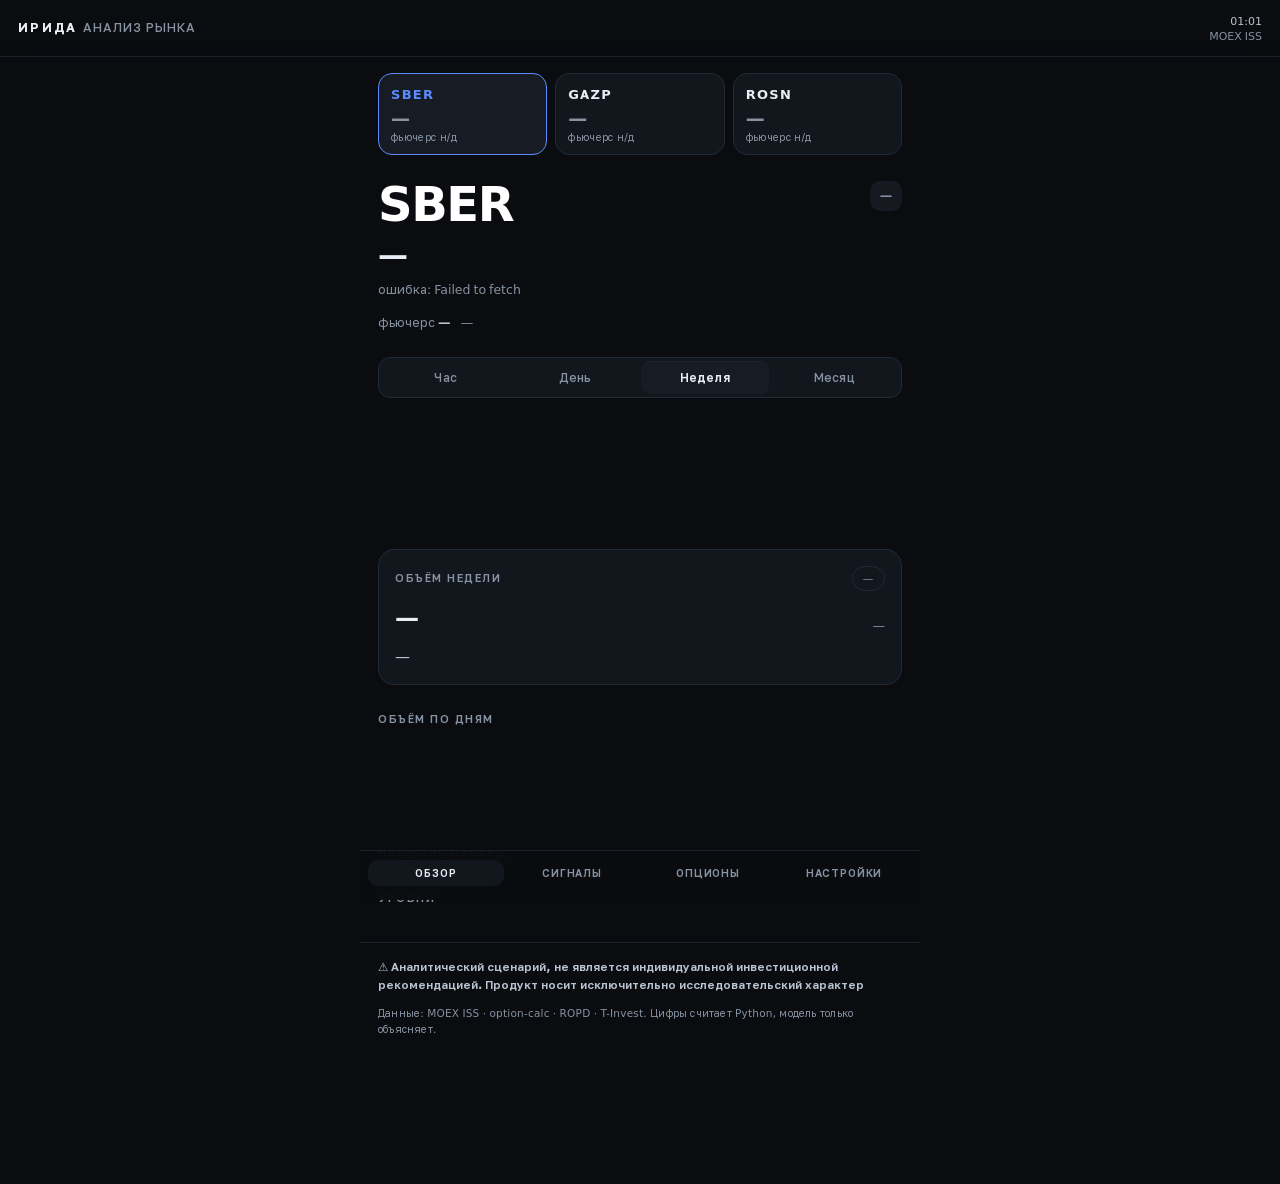
==== commit a9c758d9: "Панель: тёмная тема, Golos Text, динамические фьючерсы" ====
--- a/index.html
+++ b/index.html
@@ -1295,7 +1295,9 @@
     render(analyze(tf, bars));
     renderCards();
   } catch (e) {
-    $("sub").textContent = "ошибка: " + e.message;
+    $("sub").textContent = location.protocol === "file:"
+      ? "Открыто из файла: биржа блокирует такие запросы. Откройте панель по ссылке."
+      : "ошибка: " + e.message;
   }
 
   const lv = window.__live;
--- a/fonts/golos.css
+++ b/fonts/golos.css
@@ -0,0 +1,160 @@
+@font-face {
+  font-family: 'Golos Text';
+  font-style: normal;
+  font-weight: 400;
+  font-display: swap;
+  src: url(golos-400-lat.woff2) format('woff2');
+  unicode-range: U+0460-052F, U+1C80-1C8A, U+20B4, U+2DE0-2DFF, U+A640-A69F, U+FE2E-FE2F;
+}
+@font-face {
+  font-family: 'Golos Text';
+  font-style: normal;
+  font-weight: 400;
+  font-display: swap;
+  src: url(golos-400-cyr.woff2) format('woff2');
+  unicode-range: U+0301, U+0400-045F, U+0490-0491, U+04B0-04B1, U+2116;
+}
+@font-face {
+  font-family: 'Golos Text';
+  font-style: normal;
+  font-weight: 400;
+  font-display: swap;
+  src: url(golos-400-lat.woff2) format('woff2');
+  unicode-range: U+0100-02BA, U+02BD-02C5, U+02C7-02CC, U+02CE-02D7, U+02DD-02FF, U+0304, U+0308, U+0329, U+1D00-1DBF, U+1E00-1E9F, U+1EF2-1EFF, U+2020, U+20A0-20AB, U+20AD-20C4, U+2113, U+2C60-2C7F, U+A720-A7FF;
+}
+@font-face {
+  font-family: 'Golos Text';
+  font-style: normal;
+  font-weight: 400;
+  font-display: swap;
+  src: url(golos-400-lat.woff2) format('woff2');
+  unicode-range: U+0000-00FF, U+0131, U+0152-0153, U+02BB-02BC, U+02C6, U+02DA, U+02DC, U+0304, U+0308, U+0329, U+2000-206F, U+20AC, U+2122, U+2191, U+2193, U+2212, U+2215, U+FEFF, U+FFFD;
+}
+@font-face {
+  font-family: 'Golos Text';
+  font-style: normal;
+  font-weight: 500;
+  font-display: swap;
+  src: url(golos-500-lat.woff2) format('woff2');
+  unicode-range: U+0460-052F, U+1C80-1C8A, U+20B4, U+2DE0-2DFF, U+A640-A69F, U+FE2E-FE2F;
+}
+@font-face {
+  font-family: 'Golos Text';
+  font-style: normal;
+  font-weight: 500;
+  font-display: swap;
+  src: url(golos-500-cyr.woff2) format('woff2');
+  unicode-range: U+0301, U+0400-045F, U+0490-0491, U+04B0-04B1, U+2116;
+}
+@font-face {
+  font-family: 'Golos Text';
+  font-style: normal;
+  font-weight: 500;
+  font-display: swap;
+  src: url(golos-500-lat.woff2) format('woff2');
+  unicode-range: U+0100-02BA, U+02BD-02C5, U+02C7-02CC, U+02CE-02D7, U+02DD-02FF, U+0304, U+0308, U+0329, U+1D00-1DBF, U+1E00-1E9F, U+1EF2-1EFF, U+2020, U+20A0-20AB, U+20AD-20C4, U+2113, U+2C60-2C7F, U+A720-A7FF;
+}
+@font-face {
+  font-family: 'Golos Text';
+  font-style: normal;
+  font-weight: 500;
+  font-display: swap;
+  src: url(golos-500-lat.woff2) format('woff2');
+  unicode-range: U+0000-00FF, U+0131, U+0152-0153, U+02BB-02BC, U+02C6, U+02DA, U+02DC, U+0304, U+0308, U+0329, U+2000-206F, U+20AC, U+2122, U+2191, U+2193, U+2212, U+2215, U+FEFF, U+FFFD;
+}
+@font-face {
+  font-family: 'Golos Text';
+  font-style: normal;
+  font-weight: 600;
+  font-display: swap;
+  src: url(golos-600-lat.woff2) format('woff2');
+  unicode-range: U+0460-052F, U+1C80-1C8A, U+20B4, U+2DE0-2DFF, U+A640-A69F, U+FE2E-FE2F;
+}
+@font-face {
+  font-family: 'Golos Text';
+  font-style: normal;
+  font-weight: 600;
+  font-display: swap;
+  src: url(golos-600-cyr.woff2) format('woff2');
+  unicode-range: U+0301, U+0400-045F, U+0490-0491, U+04B0-04B1, U+2116;
+}
+@font-face {
+  font-family: 'Golos Text';
+  font-style: normal;
+  font-weight: 600;
+  font-display: swap;
+  src: url(golos-600-lat.woff2) format('woff2');
+  unicode-range: U+0100-02BA, U+02BD-02C5, U+02C7-02CC, U+02CE-02D7, U+02DD-02FF, U+0304, U+0308, U+0329, U+1D00-1DBF, U+1E00-1E9F, U+1EF2-1EFF, U+2020, U+20A0-20AB, U+20AD-20C4, U+2113, U+2C60-2C7F, U+A720-A7FF;
+}
+@font-face {
+  font-family: 'Golos Text';
+  font-style: normal;
+  font-weight: 600;
+  font-display: swap;
+  src: url(golos-600-lat.woff2) format('woff2');
+  unicode-range: U+0000-00FF, U+0131, U+0152-0153, U+02BB-02BC, U+02C6, U+02DA, U+02DC, U+0304, U+0308, U+0329, U+2000-206F, U+20AC, U+2122, U+2191, U+2193, U+2212, U+2215, U+FEFF, U+FFFD;
+}
+@font-face {
+  font-family: 'Golos Text';
+  font-style: normal;
+  font-weight: 700;
+  font-display: swap;
+  src: url(golos-700-lat.woff2) format('woff2');
+  unicode-range: U+0460-052F, U+1C80-1C8A, U+20B4, U+2DE0-2DFF, U+A640-A69F, U+FE2E-FE2F;
+}
+@font-face {
+  font-family: 'Golos Text';
+  font-style: normal;
+  font-weight: 700;
+  font-display: swap;
+  src: url(golos-700-cyr.woff2) format('woff2');
+  unicode-range: U+0301, U+0400-045F, U+0490-0491, U+04B0-04B1, U+2116;
+}
+@font-face {
+  font-family: 'Golos Text';
+  font-style: normal;
+  font-weight: 700;
+  font-display: swap;
+  src: url(golos-700-lat.woff2) format('woff2');
+  unicode-range: U+0100-02BA, U+02BD-02C5, U+02C7-02CC, U+02CE-02D7, U+02DD-02FF, U+0304, U+0308, U+0329, U+1D00-1DBF, U+1E00-1E9F, U+1EF2-1EFF, U+2020, U+20A0-20AB, U+20AD-20C4, U+2113, U+2C60-2C7F, U+A720-A7FF;
+}
+@font-face {
+  font-family: 'Golos Text';
+  font-style: normal;
+  font-weight: 700;
+  font-display: swap;
+  src: url(golos-700-lat.woff2) format('woff2');
+  unicode-range: U+0000-00FF, U+0131, U+0152-0153, U+02BB-02BC, U+02C6, U+02DA, U+02DC, U+0304, U+0308, U+0329, U+2000-206F, U+20AC, U+2122, U+2191, U+2193, U+2212, U+2215, U+FEFF, U+FFFD;
+}
+@font-face {
+  font-family: 'Golos Text';
+  font-style: normal;
+  font-weight: 800;
+  font-display: swap;
+  src: url(golos-800-lat.woff2) format('woff2');
+  unicode-range: U+0460-052F, U+1C80-1C8A, U+20B4, U+2DE0-2DFF, U+A640-A69F, U+FE2E-FE2F;
+}
+@font-face {
+  font-family: 'Golos Text';
+  font-style: normal;
+  font-weight: 800;
+  font-display: swap;
+  src: url(golos-800-cyr.woff2) format('woff2');
+  unicode-range: U+0301, U+0400-045F, U+0490-0491, U+04B0-04B1, U+2116;
+}
+@font-face {
+  font-family: 'Golos Text';
+  font-style: normal;
+  font-weight: 800;
+  font-display: swap;
+  src: url(golos-800-lat.woff2) format('woff2');
+  unicode-range: U+0100-02BA, U+02BD-02C5, U+02C7-02CC, U+02CE-02D7, U+02DD-02FF, U+0304, U+0308, U+0329, U+1D00-1DBF, U+1E00-1E9F, U+1EF2-1EFF, U+2020, U+20A0-20AB, U+20AD-20C4, U+2113, U+2C60-2C7F, U+A720-A7FF;
+}
+@font-face {
+  font-family: 'Golos Text';
+  font-style: normal;
+  font-weight: 800;
+  font-display: swap;
+  src: url(golos-800-lat.woff2) format('woff2');
+  unicode-range: U+0000-00FF, U+0131, U+0152-0153, U+02BB-02BC, U+02C6, U+02DA, U+02DC, U+0304, U+0308, U+0329, U+2000-206F, U+20AC, U+2122, U+2191, U+2193, U+2212, U+2215, U+FEFF, U+FFFD;
+}
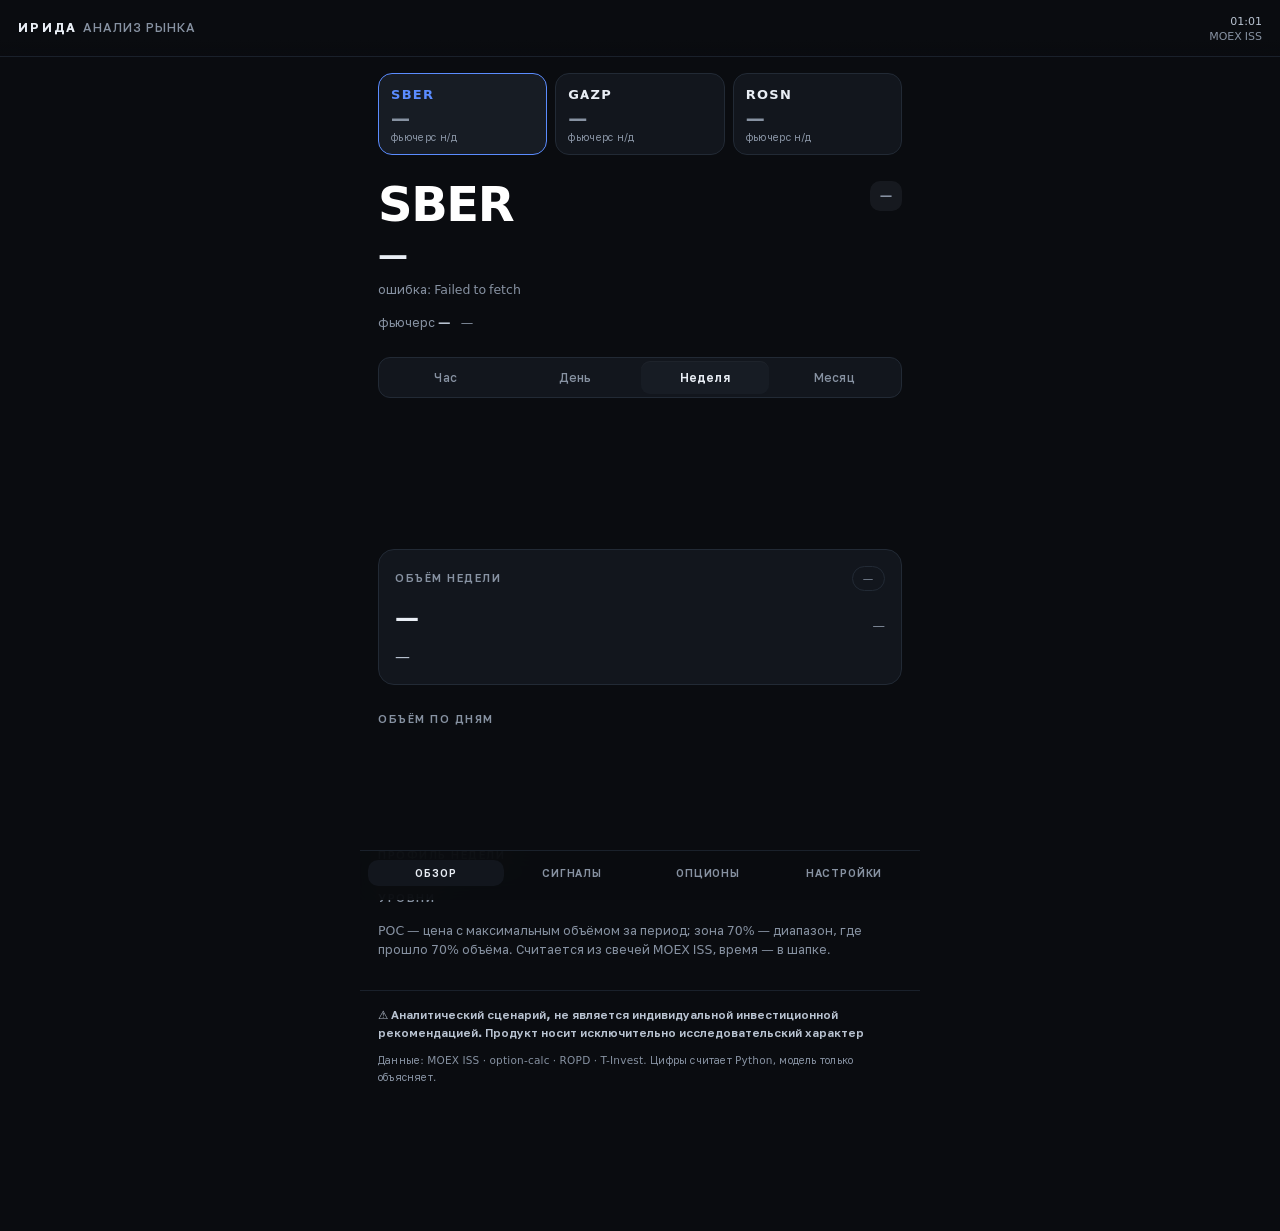
==== commit 761cd65f: "Панель: тёмная тема, Golos Text, динамические фьючерсы" ====
--- a/index.html
+++ b/index.html
@@ -310,6 +310,10 @@
   <section class="block">
     <div class="k">Уровни</div>
     <table id="levels" style="margin-top:6px"></table>
+    <div class="muted" style="margin-top:10px">
+      POC — цена с максимальным объёмом за период; зона 70% — диапазон,
+      где прошло 70% объёма. Считается из свечей MOEX ISS, время — в шапке.
+    </div>
   </section>
 </main>
 
@@ -369,6 +373,11 @@
   <section class="block">
     <div class="k">Стены по открытому интересу</div>
     <table id="oWalls" style="margin-top:6px"></table>
+    <div class="muted" style="margin-top:10px">
+      PCR = put OI / call OI. Max Pain — страйк с минимальной суммарной
+      выплатой держателям. OI — борд ROPD Московской биржи,
+      время загрузки — в шапке экрана. Лот и шаг цены — из спецификации.
+    </div>
     <div class="muted explain" style="margin-top:10px">
       Стена — страйк с наибольшим открытым интересом. Это зона, где у продавцов
       опционов больше всего обязательств; цена часто тормозит у таких уровней.
@@ -468,11 +477,11 @@
 // ---------------------------------------------------------------- конфиг
 // коды фьючерсов здесь НЕ хардкодятся: они приходят из quotes.json (future_code)
 const TICKERS = {
-  SBER: {code:"SBER", opt:"SBRF", name:"Сбер"},
-  GAZP: {code:"GAZP", opt:"GAZR", name:"Газпром"},
-  ROSN: {code:"ROSN", opt:"ROSN", name:"Роснефть"},
-  VTBR: {code:"VTBR", opt:"VTBR", name:"ВТБ"},
-  T:    {code:"T",    opt:"T",    name:"Т-Технологии"},
+  SBER: {code:"SBER", opt:"SBRF", name:"Сбер", coeff:1, lot:1},
+  GAZP: {code:"GAZP", opt:"GAZR", name:"Газпром", coeff:1, lot:1},
+  ROSN: {code:"ROSN", opt:"ROSN", name:"Роснефть", coeff:1, lot:1},
+  VTBR: {code:"VTBR", opt:"VTBR", name:"ВТБ", coeff:1, lot:10},
+  T:    {code:"T",    opt:"T",    name:"Т-Технологии", coeff:10, lot:10},
 };
 let cur = "SBER";
 
@@ -819,12 +828,13 @@
 }
 
 let oiMap = null;
-function oiByStrike(store, optCode, since){
+function oiByStrike(store, optCode, since, coeff){
   const M = store.oi;
   const agg = {};
+  const K = coeff || 1;
   store.rows.forEach(r => {
     if (r[1] !== optCode || r[4] < since) return;
-    const k = r[2] > 1000 ? r[2] / 100 : r[2];
+    const k = r[2] / K;
     const key = r[4] + "|" + k + "|" + r[3];
     if (!agg[key]) agg[key] = {date: r[4], k, t: r[3], oi: 0};
     agg[key].oi += (M[r[0]] || 0);
@@ -892,8 +902,9 @@
     if (!rows.length) throw new Error("по " + cur + " серий не найдено");
 
     const agg = {};
+    const K = (TICKERS[cur] || {}).coeff || 1;
     rows.forEach(s => {
-      const k = +s.STRIKE > 1000 ? +s.STRIKE/100 : +s.STRIKE;
+      const k = +s.STRIKE / K;
       const key = s.LASTTRADEDATE + "|" + k + "|" + s.OPTIONTYPE;
       if (!agg[key]) agg[key] = {d: s.LASTTRADEDATE, k, t: s.OPTIONTYPE, oi: 0};
       agg[key].oi += (M[s.SECID] || 0);
@@ -1108,7 +1119,7 @@
         const OPT = (TICKERS[cur] || {}).opt || "SBRF";
         const dates = [...new Set(store.rows.filter(r => r[1] === OPT && r[4] >= t).map(r => r[4]))].sort();
         const nearest = dates[0];
-        const list = oiByStrike(store, OPT, t).filter(x => x.date === nearest);
+        const list = oiByStrike(store, OPT, t, (TICKERS[cur] || {}).coeff || 1).filter(x => x.date === nearest);
         const by = {C: [], P: []};
         list.forEach(x => by[x.t] && by[x.t].push({k: x.k, oi: x.oi}));
         ["C", "P"].forEach(side => {
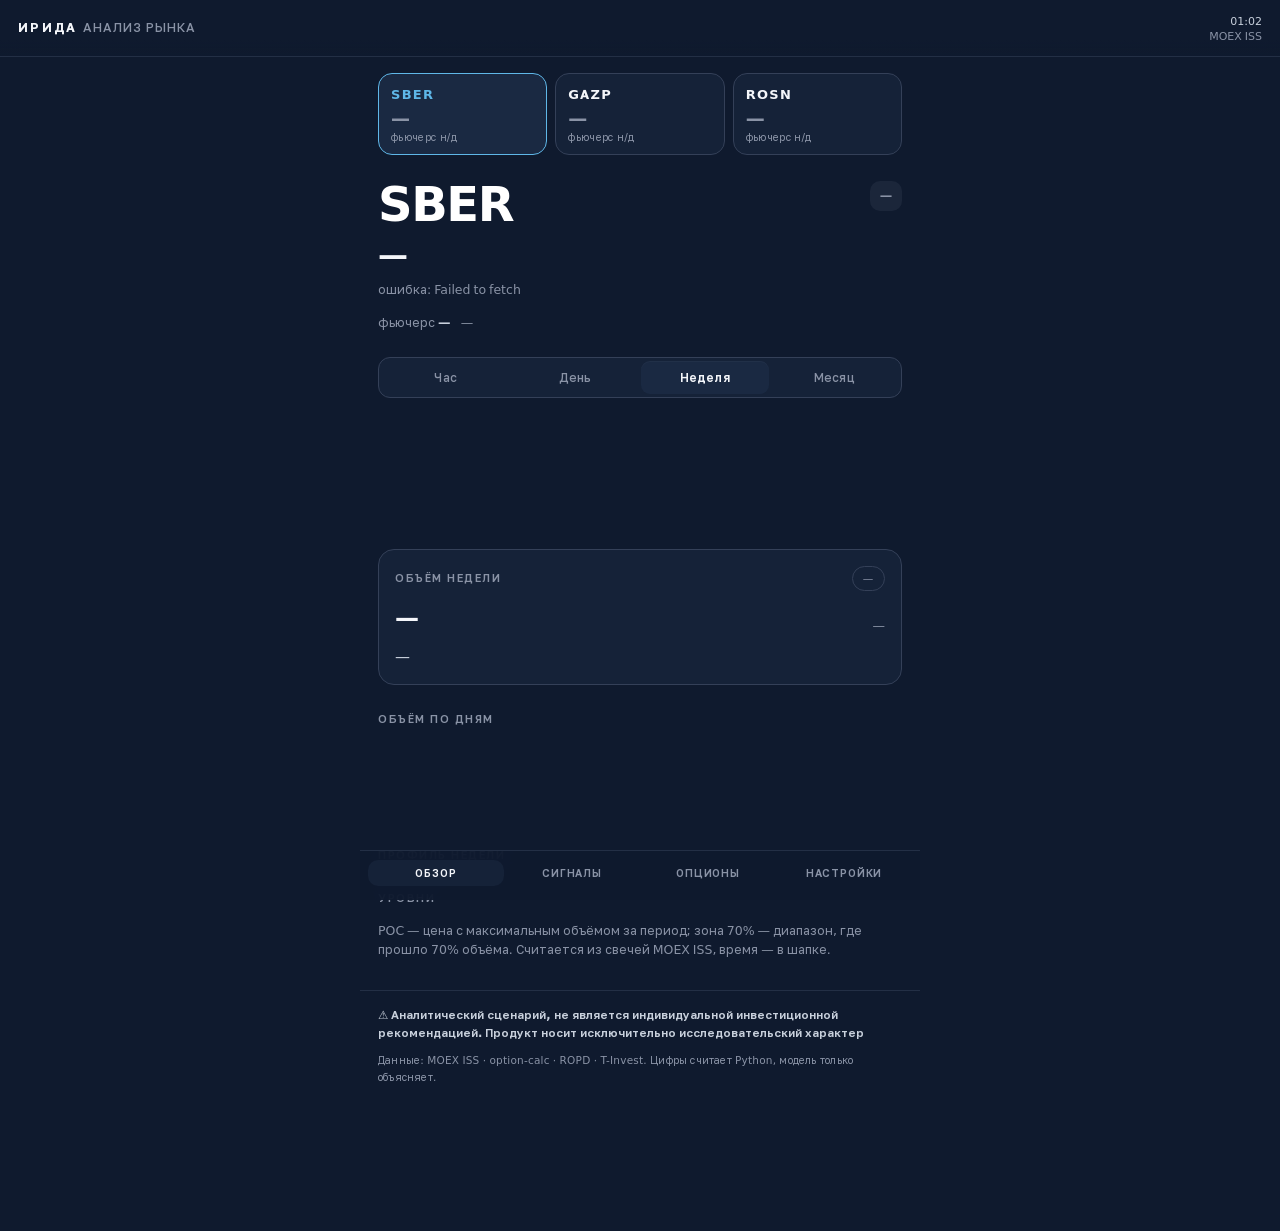
==== commit db8ebb20: "Панель: тёмная тема, Golos Text, динамические фьючерсы" ====
--- a/index.html
+++ b/index.html
@@ -10,18 +10,19 @@
 <style>
   :root{
     /* палитра: графит + один синий акцент, зелёный/красный только для движения */
-    --bg:#0A0C10;
-    --card:#12161D;
-    --card-2:#171C24;
-    --line:#222A35;
-    --line-soft:#1A212B;
-    --fg:#E9EEF5;
-    --fg-dim:#B9C3D1;
-    --muted:#8792A2;
-    --accent:#5B8CFF;
-    --up:#22C08A;
-    --down:#F0525B;
-    --warn:#F2B33D;
+    /* палитра брендборда ИРИДЫ: navy + голубой канал + золото бота */
+    --bg:#0F1A2E;
+    --card:#152238;
+    --card-2:#1A2942;
+    --line:#344058;
+    --line-soft:#232F45;
+    --fg:#F4F6FA;
+    --fg-dim:#C8D0DC;
+    --muted:#8A93A6;
+    --accent:#5FB7E8;
+    --up:#3FBF8F;
+    --down:#E0575F;
+    --warn:#E8B34B;
 
     /* типографическая шкала из исследования:
        рубрика 20 · тикер 36–48 Bold · тезис 24–32 Medium · текст 16–20 · источник 12–14 */
@@ -56,7 +57,7 @@
     position:sticky; top:0; z-index:6;
     display:flex; align-items:center; justify-content:space-between; gap:10px;
     padding:14px var(--pad) 12px;
-    background:linear-gradient(180deg, var(--bg) 72%, rgba(10,12,16,.86));
+    background:linear-gradient(180deg, var(--bg) 72%, rgba(15,26,46,.86));
     backdrop-filter:blur(10px);
     border-bottom:1px solid var(--line-soft);
   }
@@ -229,7 +230,7 @@
   /* нижняя навигация */
   .nav{
     position:fixed; bottom:0; left:0; right:0; z-index:7;
-    background:rgba(10,12,16,.92); backdrop-filter:blur(16px);
+    background:rgba(15,26,46,.92); backdrop-filter:blur(16px);
     border-top:1px solid var(--line-soft);
     display:flex; max-width:560px; margin:0 auto; padding:9px 8px 14px;
   }
@@ -468,8 +469,8 @@
 const tg = window.Telegram && window.Telegram.WebApp;
 if (tg) {
   tg.ready(); tg.expand();
-  try { tg.setHeaderColor("#0A0C10"); tg.setBackgroundColor("#0A0C10"); } catch(e){}
-  try { tg.setBottomBarColor && tg.setBottomBarColor("#0A0C10"); } catch(e){}
+  try { tg.setHeaderColor("#0F1A2E"); tg.setBackgroundColor("#0F1A2E"); } catch(e){}
+  try { tg.setBottomBarColor && tg.setBottomBarColor("#0F1A2E"); } catch(e){}
 }
 const $ = id => document.getElementById(id);
 const BOT = "irida_market_bot";
@@ -1398,9 +1399,9 @@
     try {
       tg.ready();
       tg.expand();
-      tg.setHeaderColor("#0A0C10");
-      tg.setBackgroundColor("#0A0C10");
-      if (tg.setBottomBarColor) tg.setBottomBarColor("#0A0C10");
+      tg.setHeaderColor("#0F1A2E");
+      tg.setBackgroundColor("#0F1A2E");
+      if (tg.setBottomBarColor) tg.setBottomBarColor("#0F1A2E");
     } catch (e) {}
   };
   s.onerror = function () {};
